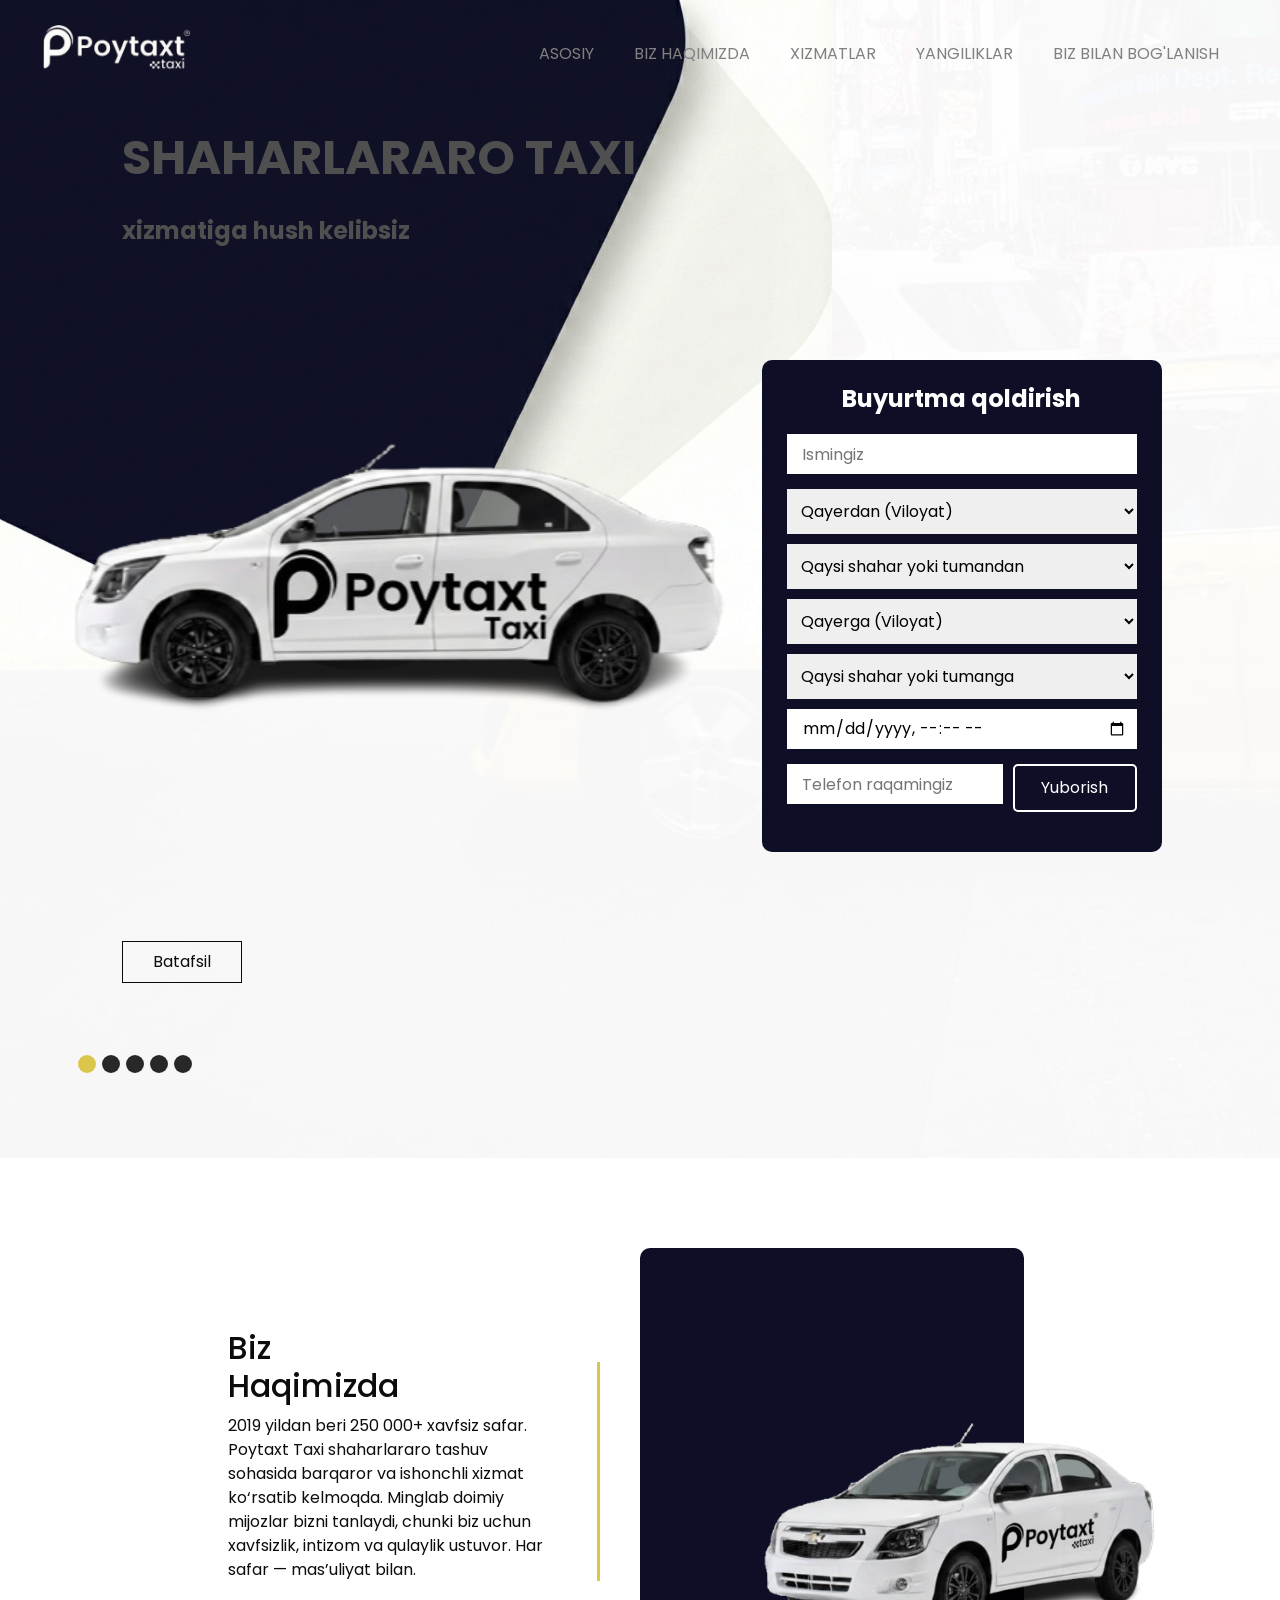
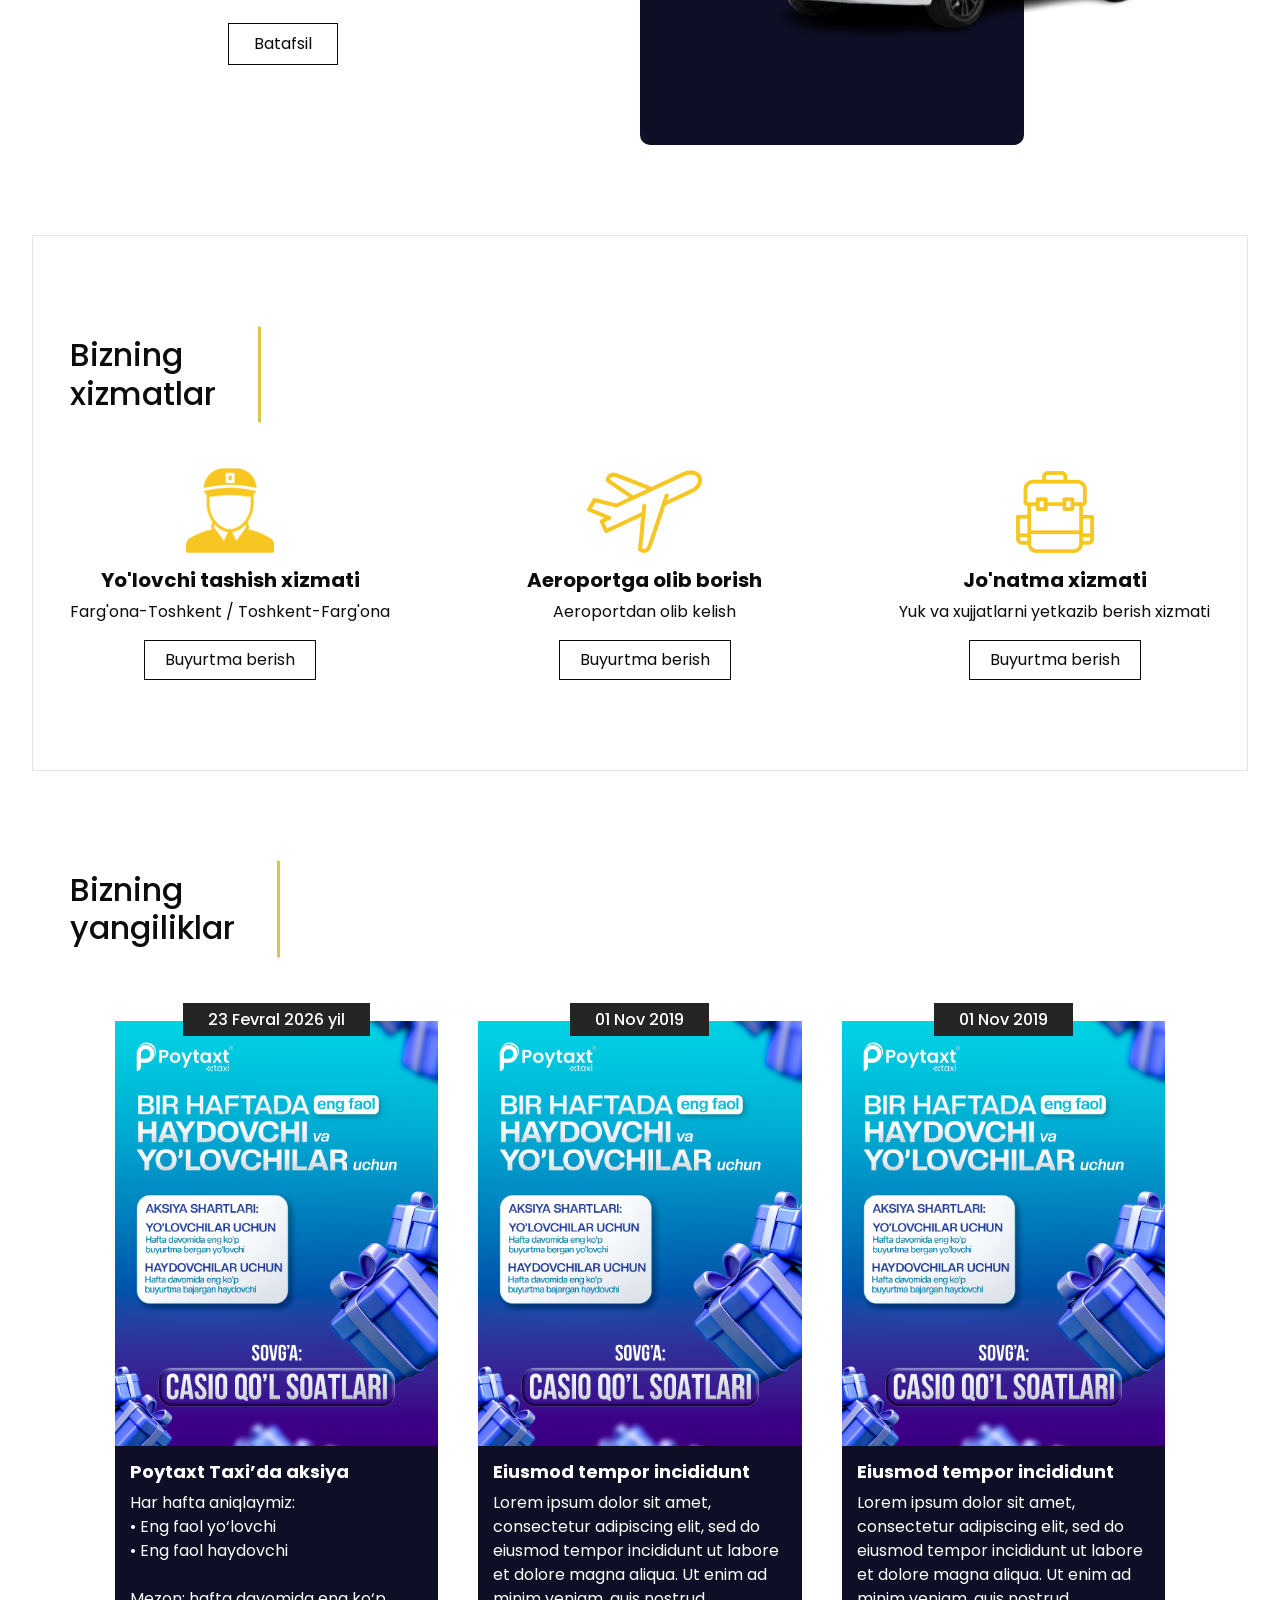
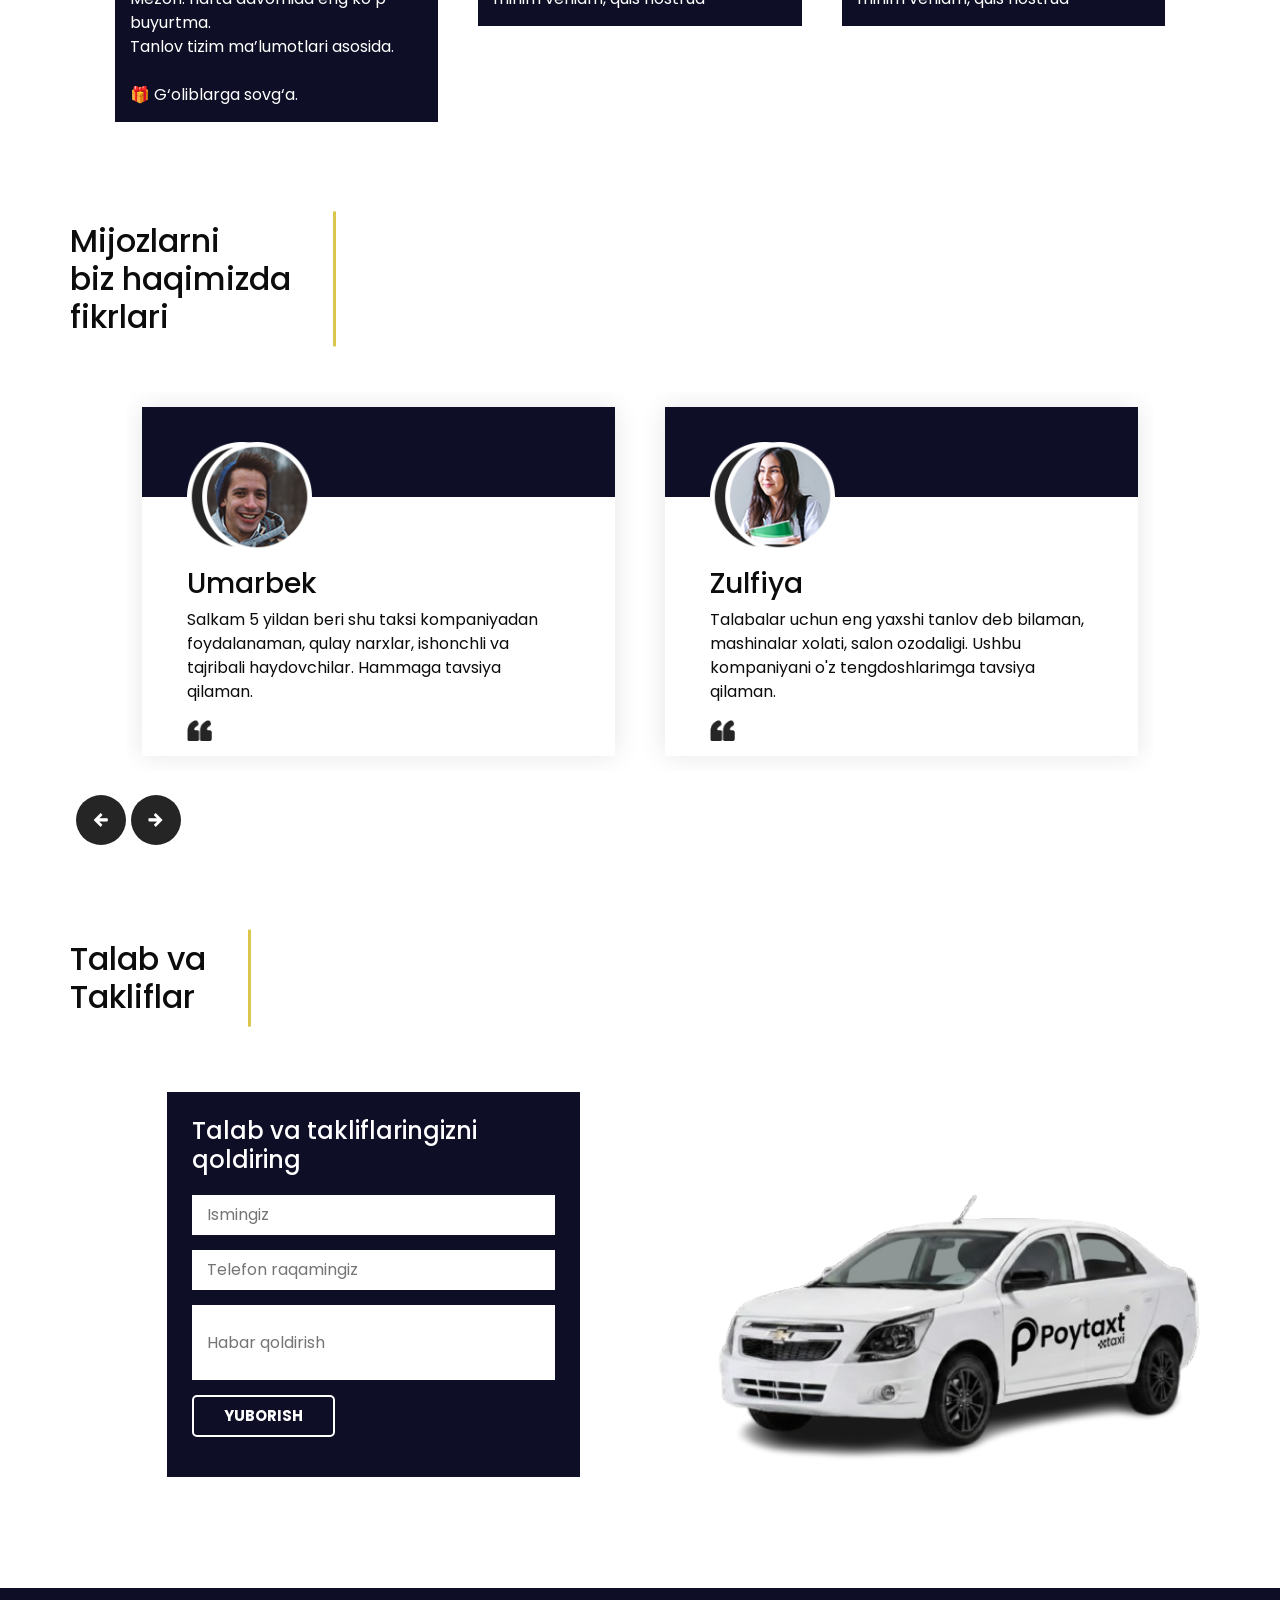
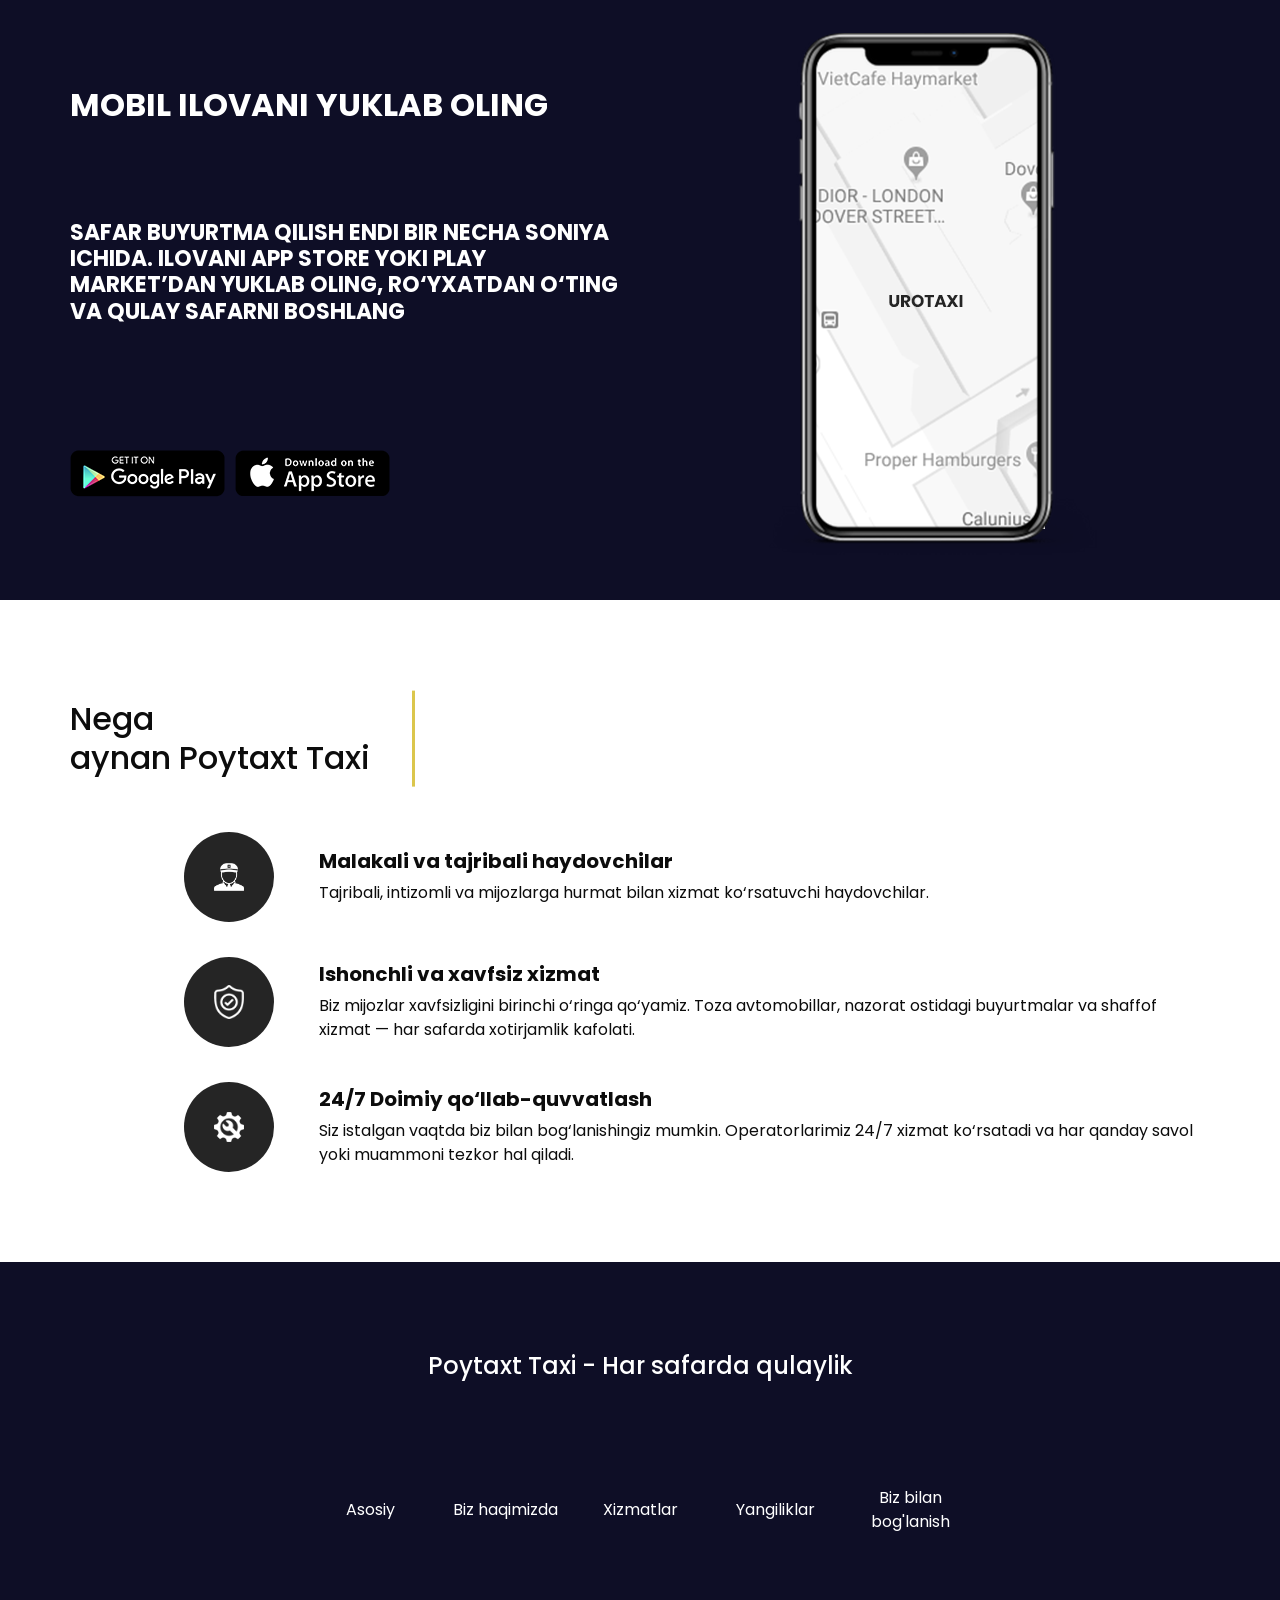
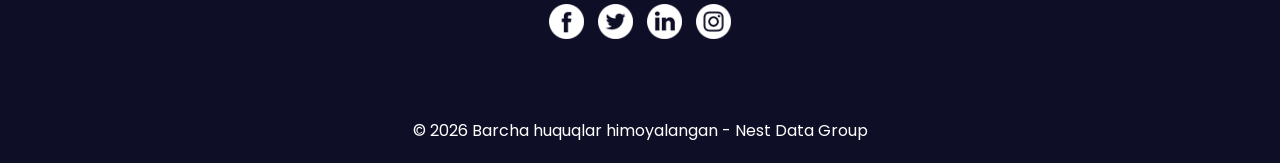
==== index.html @ 439154bb "contact formda ozgarish boldi" ====
<!DOCTYPE html>
<html>

<head>
  <!-- Basic -->
  <meta charset="utf-8" />
  <meta http-equiv="X-UA-Compatible" content="IE=edge" />
  <!-- Mobile Metas -->
  <meta name="viewport" content="width=device-width, initial-scale=1, shrink-to-fit=no" />
  <!-- Site Metas -->
  <meta name="keywords" content="" />
  <meta name="description" content="" />
  <meta name="author" content="" />

  <title>Poytaxt Taxi</title>


  <!-- slider stylesheet -->
  <link rel="stylesheet" type="text/css"
    href="https://cdnjs.cloudflare.com/ajax/libs/OwlCarousel2/2.3.4/assets/owl.carousel.min.css" />

  <!-- bootstrap core css -->
  <link rel="stylesheet" type="text/css" href="css/bootstrap.css" />

  <!-- fonts style -->
  <link href="https://fonts.googleapis.com/css?family=Poppins:400,700&display=swap" rel="stylesheet">

  <!-- Custom styles for this template -->
  <link href="css/style.css" rel="stylesheet" />
  <!-- responsive style -->
  <link href="css/responsive.css" rel="stylesheet" />
</head>

<body>

  <div class="hero_area">
    <!-- header section strats -->
    <header class="header_section">
      <div class="container-fluid">
        <nav class="navbar navbar-expand-lg custom_nav-container ">
          <a class="navbar-brand" href="index.html">
            <img src="images/logo_99.png" alt="Poytaxt Taxi Logo" class="logo">
          </a>
          <button class="navbar-toggler" type="button" data-toggle="collapse" data-target="#navbarSupportedContent"
            aria-controls="navbarSupportedContent" aria-expanded="false" aria-label="Toggle navigation">
            <span class="navbar-toggler-icon"></span>
          </button>

          <div class="collapse navbar-collapse" id="navbarSupportedContent">
            <div class="d-flex ml-auto flex-column flex-lg-row align-items-center">
              <ul class="navbar-nav  ">
                <li class="nav-item active">
                  <a class="nav-link" href="index.html">Asosiy <span class="sr-only">(current)</span></a>
                </li>
                <li class="nav-item">
                  <a class="nav-link" href="about.html"> Biz haqimizda</a>
                </li>
                <li class="nav-item">
                  <a class="nav-link" href="service.html"> Xizmatlar </a>
                </li>
                <li class="nav-item">
                  <a class="nav-link" href="news.html"> Yangiliklar</a>
                </li>
                <li class="nav-item">
                  <a class="nav-link" href="contact.html">Biz bilan bog'lanish</a>
                </li>
              </ul>
            </div>
          </div>
        </nav>
      </div>
    </header>
    <!-- end header section -->
    <!-- slider section -->
    <section class=" slider_section ">
      <div class="container-fluid">
        <div class="row">
          <div class="col-md-7 ">
            <div class="box">
              <div class="detail-box">

                <h1>
                  Shaharlararo taxi
                </h1>
                <h4>
                  xizmatiga hush kelibsiz
                </h4>
              </div>
              <div id="carouselExampleIndicators" class="carousel slide" data-ride="carousel">
                <ol class="carousel-indicators">
                  <li data-target="#carouselExampleIndicators" data-slide-to="0" class="active"></li>
                  <li data-target="#carouselExampleIndicators" data-slide-to="1"></li>
                  <li data-target="#carouselExampleIndicators" data-slide-to="2"></li>
                  <li data-target="#carouselExampleIndicators" data-slide-to="3"></li>
                  <li data-target="#carouselExampleIndicators" data-slide-to="4"></li>
                </ol>
                <div class="carousel-inner">
                  <div class="carousel-item active">

                    <div class="img-box">
                      <img src="images/slider-img.png" alt="">
                    </div>
                  </div>
                  <div class="carousel-item">
                    <div class="img-box">
                      <img src="images/slider-img-2.png" alt="">
                    </div>
                  </div>
                  <div class="carousel-item">
                    <div class="img-box">
                      <img src="images/slider-img.png" alt="">
                    </div>
                  </div>
                  <div class="carousel-item">
                    <div class="img-box">
                      <img src="images/slider-img.png" alt="">
                    </div>
                  </div>
                  <div class="carousel-item">
                    <div class="img-box">
                      <img src="images/slider-img.png" alt="">
                    </div>
                  </div>
                </div>
              </div>

              <div class="btn-box">
                <a href="" class="btn-1">
                  Batafsil
                </a>
              </div>
            </div>
          </div>
          <div class="col-lg-4 col-md-5 ">
            <div class="slider_form">
              <h4>Buyurtma qoldirish</h4>

              <form action="">

                <input type="text" placeholder="Ismingiz">

                <!-- Viloyatlar -->
                <select id="fromRegion">
                  <option value="">Qayerdan (Viloyat)</option>
                  <option value="fargona">Farg'ona</option>
                  <option value="toshkent">Toshkent</option>
                </select>

                <select id="fromDistrict">
                  <option value="">Qaysi shahar yoki tumandan</option>
                </select>


                <select id="toRegion">
                  <option value="">Qayerga (Viloyat)</option>
                  <option value="fargona">Farg'ona</option>
                  <option value="toshkent">Toshkent</option>
                </select>

                <select id="toDistrict">
                  <option value="">Qaysi shahar yoki tumanga</option>
                </select>

                <!-- Safar vaqti -->
                <input type="datetime-local">

                <div class="btm_input">
                  <input type="tel" placeholder="Telefon raqamingiz">
                  <button>Yuborish</button>
                </div>

              </form>
            </div>
          </div>
        </div>
      </div>

    </section>
    <!-- end slider section -->
  </div>

  <!-- about section -->

  <section class="about_section layout_padding">
    <div class="container-fluid">
      <div class="row">
        <div class="col-lg-4 col-md-5 offset-lg-2 offset-md-1">
          <div class="detail-box">
            <h2>
              Biz <br>
              Haqimizda
            </h2>
            <p>
              2019 yildan beri 250 000+ xavfsiz safar.<br>
              Poytaxt Taxi shaharlararo tashuv sohasida barqaror va ishonchli xizmat ko‘rsatib kelmoqda. Minglab doimiy
              mijozlar bizni tanlaydi, chunki biz uchun xavfsizlik, intizom va qulaylik ustuvor.
              Har safar — mas’uliyat bilan.
            </p>
            <a href="">
              Batafsil
            </a>
          </div>
        </div>
        <div class="col-md-6">
          <div class="img-box">
            <img src="images/about-img.png" alt="">
          </div>
        </div>
      </div>
    </div>
  </section>

  <!-- end about section -->

  <!-- service section -->

  <section class="service_section layout_padding">
    <div class="container">
      <div class="heading_container">
        <h2>
          Bizning <br>
          xizmatlar
        </h2>
      </div>
      <div class="service_container">
        <div class="box">
          <div class="img-box">
            <img src="images/delivery-man.png" alt="">
          </div>
          <div class="detail-box">
            <h5>
              Yo'lovchi tashish xizmati
            </h5>
            <p>
              Farg'ona-Toshkent / Toshkent-Farg'ona
            </p>
            <a href="">
              Buyurtma berish
            </a>
          </div>
        </div>
        <div class="box">
          <div class="img-box">
            <img src="images/airplane.png" alt="">
          </div>
          <div class="detail-box">
            <h5>
              Aeroportga olib borish
            </h5>
            <p>
              Aeroportdan olib kelish
            </p>
            <a href="">
              Buyurtma berish
            </a>
          </div>
        </div>
        <div class="box">
          <div class="img-box">
            <img src="images/backpack.png" alt="">
          </div>
          <div class="detail-box">
            <h5>
              Jo'natma xizmati
            </h5>
            <p>
              Yuk va xujjatlarni yetkazib berish xizmati
            </p>
            <a href="">
              Buyurtma berish
            </a>
          </div>
        </div>
      </div>
    </div>
  </section>

  <!-- end service section -->

  <!-- news section -->

  <section class="news_section layout_padding">
    <div class="container">
      <div class="heading_container">
        <h2>
          Bizning <br>
          yangiliklar
        </h2>
      </div>
      <div class="news_container">
        <div class="box">
          <div class="date-box">
            <h6>
              23 Fevral 2026 yil
            </h6>
          </div>
          <div class="img-box">
            <img src="images/news-img2.png" alt="">
          </div>
          <div class="detail-box">
            <h6>
              Poytaxt Taxi’da aksiya
            </h6>
            <p>
              Har hafta aniqlaymiz:<br>
              • Eng faol yo‘lovchi<br>
              • Eng faol haydovchi<br>
              <br>
              Mezon: hafta davomida eng ko‘p buyurtma.<br>
              Tanlov tizim ma’lumotlari asosida.<br>
              <br>
              🎁 G‘oliblarga sovg‘a.
            </p>
          </div>
        </div>
        <div class="box">
          <div class="date-box">
            <h6>
              01 Nov 2019
            </h6>
          </div>
          <div class="img-box">
            <img src="images/news-img.png" alt="">
          </div>
          <div class="detail-box">
            <h6>
              Eiusmod tempor incididunt
            </h6>
            <p>
              Lorem ipsum dolor sit amet, consectetur adipiscing elit, sed do eiusmod tempor incididunt ut labore et
              dolore magna aliqua. Ut enim ad minim veniam, quis nostrud
            </p>
          </div>
        </div>
        <div class="box">
          <div class="date-box">
            <h6>
              01 Nov 2019
            </h6>
          </div>
          <div class="img-box">
            <img src="images/news-img.png" alt="">
          </div>
          <div class="detail-box">
            <h6>
              Eiusmod tempor incididunt
            </h6>
            <p>
              Lorem ipsum dolor sit amet, consectetur adipiscing elit, sed do eiusmod tempor incididunt ut labore et
              dolore magna aliqua. Ut enim ad minim veniam, quis nostrud
            </p>
          </div>
        </div>
      </div>
    </div>
  </section>

  <!-- end news section -->

  <!-- client section -->

  <section class="client_section layout_padding-bottom">
    <div class="container">
      <div class="heading_container">
        <h2>
          Mijozlarni <br>
          biz haqimizda <br>
          fikrlari
        </h2>
      </div>
      <div class="client_container">
        <div class="carousel-wrap ">
          <div class="owl-carousel">
            <div class="item">
              <div class="box">
                <div class="img-box">
                  <img src="images/client-1.png" alt="">
                </div>
                <div class="detail-box">
                  <h3>
                    Umarbek
                  </h3>
                  <p>
                    Salkam 5 yildan beri shu taksi kompaniyadan foydalanaman, qulay narxlar, ishonchli va tajribali
                    haydovchilar. Hammaga tavsiya qilaman.
                  </p>
                  <img src="images/quote.png" alt="">
                </div>
              </div>
            </div>
            <div class="item">
              <div class="box">
                <div class="img-box">
                  <img src="images/client-2.png" alt="">
                </div>
                <div class="detail-box">
                  <h3>
                    Zulfiya
                  </h3>
                  <p>
                    Talabalar uchun eng yaxshi tanlov deb bilaman, mashinalar xolati, salon ozodaligi. Ushbu kompaniyani
                    o'z tengdoshlarimga tavsiya qilaman.
                  </p>
                  <img src="images/quote.png" alt="">
                </div>
              </div>
            </div>
          </div>
        </div>
      </div>
    </div>
  </section>

  <!-- end client section -->

  <!-- contact section -->

  <section class="contact_section layout_padding-bottom">
    <div class="container">
      <div class="heading_container">
        <h2>
          Talab va<br>
          Takliflar
        </h2>
      </div>
    </div>
    <div class="container-fluid">
      <div class="row">
        <div class="col-md-5  offset-md-1">
          <div class="contact_form">
            <h4>
              Talab va takliflaringizni qoldiring
            </h4>
            <form action="">
              <input type="text" placeholder="Ismingiz">
              <input type="text" placeholder="Telefon raqamingiz">
              <input type="text" placeholder="Habar qoldirish" class="message_input">
              <button>Yuborish</button>
            </form>
          </div>
        </div>
        <div class="col-md-6 px-0">
          <div class="img-box">
            <img src="images/contact-img.png" alt="">
          </div>
        </div>
      </div>
    </div>
  </section>
  <!-- end contact section -->

  <!-- app section -->

  <section class="app_section layout_padding2">
    <div class="container">
      <div class="row">
        <div class="col-md-6">
          <div class="detail-box">
            <h2>
              Mobil ilovani yuklab oling
            </h2>
            <div class="text-box">
              <h5>
                Safar buyurtma qilish endi bir necha soniya ichida.
                Ilovani App Store yoki Play Market’dan yuklab oling, ro‘yxatdan o‘ting va qulay safarni boshlang
              </h5>
              <p>

              </p>
            </div>
            <div class="text-box">
              <h5>
                <!--Bu qanday ishlaydi-->
              </h5>
              <p>
                <!-- Mobil ilovani App Store yoki Play Marketdan tortib oling va telefon raqamingiz orqali ro'yxatdan o'ting.  -->
              </p>
            </div>
            <div class="btn-box">
              <a href="">
                <img src="images/playstore.png" alt="">
              </a>
              <a href="">
                <img src="images/appstore.png" alt="">
              </a>
            </div>
          </div>
        </div>
        <div class="col-md-6">
          <div class="img-box">
            <img src="images/mobile.png" alt="">
          </div>
        </div>
      </div>
    </div>
  </section>

  <!-- end app section -->

  <!-- why section -->

  <section class="why_section layout_padding">
    <div class="container">
      <div class="heading_container">
        <h2>
          Nega <br>
          aynan Poytaxt Taxi
        </h2>
      </div>
      <div class="why_container">
        <div class="box">
          <div class="img-box">
            <img src="images/delivery-man-white.png" alt="" class="img-1">
            <img src="images/delivery-man-black.png" alt="" class="img-2">
          </div>
          <div class="detail-box">
            <h5>
              Malakali va tajribali haydovchilar
            </h5>
            <p>
              Tajribali, intizomli va mijozlarga hurmat bilan xizmat ko‘rsatuvchi haydovchilar.
            </p>
          </div>
        </div>
        <div class="box">
          <div class="img-box">
            <img src="images/shield-white.png" alt="" class="img-1">
            <img src="images/shield-black.png" alt="" class="img-2">
          </div>
          <div class="detail-box">
            <h5>
              Ishonchli va xavfsiz xizmat
            </h5>
            <p>
              Biz mijozlar xavfsizligini birinchi o‘ringa qo‘yamiz.
              Toza avtomobillar, nazorat ostidagi buyurtmalar va shaffof xizmat — har safarda xotirjamlik kafolati.
            </p>
          </div>
        </div>
        <div class="box">
          <div class="img-box">
            <img src="images/repairing-service-white.png" alt="" class="img-1">
            <img src="images/repairing-service-black.png" alt="" class="img-2">
          </div>
          <div class="detail-box">
            <h5>
              24/7 Doimiy qo‘llab-quvvatlash
            </h5>
            <p>
              Siz istalgan vaqtda biz bilan bog‘lanishingiz mumkin.
              Operatorlarimiz 24/7 xizmat ko‘rsatadi va har qanday savol yoki muammoni tezkor hal qiladi.
            </p>
          </div>
        </div>
      </div>
    </div>
  </section>

  <!-- end why section -->

  <!-- info section -->

  <section class="info_section layout_padding-top layout_padding2-bottom">
    <div class="container">
      <div class="box">
        <div class="info_form">
          <h4>
            Poytaxt Taxi - Har safarda qulaylik
          </h4>
          <form action="">

            <div class="d-flex justify-content-end">
            </div>
          </form>
        </div>
        <div class="info_links">
          <ul>
            <li class=" ">
              <a class="" href="index.html">Asosiy <span class="sr-only">(current)</span></a>
            </li>
            <li class="">
              <a class="" href="about.html"> Biz haqimizda</a>
            </li>
            <li class="">
              <a class="" href="service.html"> Xizmatlar </a>
            </li>
            <li class="">
              <a class="" href="news.html"> Yangiliklar</a>
            </li>
            <li class="">
              <a class="" href="contact.html">Biz bilan bog'lanish</a>
            </li>

          </ul>
        </div>
        <div class="info_social">
          <div>
            <a href="">
              <img src="images/fb.png" alt="">
            </a>
          </div>
          <div>
            <a href="">
              <img src="images/twitter.png" alt="">
            </a>
          </div>
          <div>
            <a href="">
              <img src="images/linkedin.png" alt="">
            </a>
          </div>
          <div>
            <a href="">
              <img src="images/instagram.png" alt="">
            </a>
          </div>
        </div>
      </div>
    </div>

  </section>

  <!-- end info section -->

  <!-- footer section -->
  <section class="container-fluid footer_section">
    <div class="container">
      <p>
        &copy; 2026 Barcha huquqlar himoyalangan -
        <a href="https://html.design/">Nest Data Group</a>
      </p>
    </div>
  </section>
  <!-- footer section -->

  <script type="text/javascript" src="js/jquery-3.4.1.min.js"></script>
  <script type="text/javascript" src="js/bootstrap.js"></script>
  <script type="text/javascript" src="https://cdnjs.cloudflare.com/ajax/libs/OwlCarousel2/2.3.4/owl.carousel.min.js">
  </script>


  <!-- owl carousel script -->
  <script type="text/javascript">
    $(".owl-carousel").owlCarousel({
      loop: true,
      margin: 20,
      navText: [],
      autoplay: true,
      autoplayHoverPause: true,
      responsive: {
        0: {
          items: 1
        },
        768: {
          items: 2
        },
        1000: {
          items: 2
        }
      }
    });
  </script>
  <!-- end owl carousel script -->
  <script>

    const districts = {
      fargona: [
        "Farg'ona shahri",
        "Qo'qon",
        "Marg'ilon",
        "Quva",
        "Rishton",
        "Oltiariq",
        "Beshariq"
      ],

      toshkent: [
        "Yunusobod",
        "Chilonzor",
        "Yakkasaroy",
        "Mirzo Ulug'bek",
        "Sergeli",
        "Bektemir"
      ]
    }


    function updateDistricts(regionSelectId, districtSelectId) {

      const region = document.getElementById(regionSelectId).value
      const districtSelect = document.getElementById(districtSelectId)

      districtSelect.innerHTML = '<option value="">Tuman / Shahar tanlang</option>'

      if (districts[region]) {

        districts[region].forEach(function (d) {

          const option = document.createElement("option")
          option.value = d
          option.textContent = d

          districtSelect.appendChild(option)

        })

      }

    }


    document.getElementById("fromRegion").addEventListener("change", function () {
      updateDistricts("fromRegion", "fromDistrict")
    })


    document.getElementById("toRegion").addEventListener("change", function () {
      updateDistricts("toRegion", "toDistrict")
    });

  </script>
</body>

</html>
---- css/style.css ----
html {
	overflow-x: hidden;
}

body {
	font-family: 'Poppins', sans-serif;
	color: #0c0c0c;
	background-color: #ffffff;
}

.layout_padding {
	padding: 90px 0;
}

.layout_padding2 {
	padding: 45px 0;
}

.layout_padding2-top {
	padding-top: 45px;
}

.layout_padding2-bottom {
	padding-bottom: 45px;
}

.layout_padding-top {
	padding-top: 90px;
}

.layout_padding-bottom {
	padding-bottom: 90px;
}

.heading_container {
	display: -webkit-box;
	display: -ms-flexbox;
	display: flex;
	margin-bottom: 45px;
}

.heading_container h2 {
	position: relative;
	margin: 0;
	padding: 10px 0;
}

.heading_container h2::before {
	content: '';
	position: absolute;
	width: 3px;
	height: 100%;
	top: 50%;
	right: -45px;
	-webkit-transform: translateY(-50%);
	transform: translateY(-50%);
	z-index: 1;
	background-color: #dbc64c;
	background-repeat: no-repeat;
}

/*header section*/
.hero_area {
	min-height: 100vh;
	position: relative;
	background-image: url(../images/hero-bg.jpg);
	background-size: cover;
}

.hero_area::before {
	content: '';
	position: absolute;
	top: 0;
	left: 0;
	height: 100%;
	width: 65%;
	background-image: url(../images/hero-bg2.png);
	background-size: 100%;
	background-repeat: no-repeat;
}

.sub_page .hero_area {
	min-height: auto;
	background-image: none;
	background-color: #e1f3fd;
}

.sub_page .service_section {
	margin: 45px auto;
}

.header_section .container-fluid {
	padding-right: 25px;
	padding-left: 25px;
}

.header_section .nav_container {
	margin: 0 auto;
}

.custom_nav-container .navbar-nav .nav-item .nav-link {
	margin: 10px 20px;
	padding: 0;
	color: grey;
	text-align: center;
	position: relative;
	text-transform: uppercase;
}

a,
a:hover,
a:focus {
	text-decoration: none;
}

a:hover,
a:focus {
	color: initial;
}

.btn,
.btn:focus {
	outline: none !important;
	-webkit-box-shadow: none;
	box-shadow: none;
}

.custom_nav-container .nav_search-btn {
	background-image: url(../images/search-icon.png);
	background-size: 20px;
	background-repeat: no-repeat;
	background-position: center 5px;
	width: 35px;
	height: 35px;
	padding: 0;
	border: none;
}

.navbar-brand {
	display: -webkit-box;
	display: -ms-flexbox;
	display: flex;
}

.navbar-brand span {
	font-size: 24px;
	font-weight: 700;
	color: white;
	text-transform: uppercase;
}

.custom_nav-container {
	z-index: 99999;
	padding-top: 20px;
	-webkit-box-align: end;
	-ms-flex-align: end;
	align-items: flex-end;
}

.navbar-expand-lg .navbar-collapse {
	-webkit-box-align: end;
	-ms-flex-align: end;
	align-items: flex-end;
}

.custom_nav-container .navbar-toggler {
	outline: none;
}

.custom_nav-container .navbar-toggler .navbar-toggler-icon {
	background-image: url(../images/menu.png);
	background-size: 45px;
}

/*end header section*/
/* slider section */
.slider_section {
	height: calc(100% - 80px);
	display: -webkit-box;
	display: -ms-flexbox;
	display: flex;
	-webkit-box-align: center;
	-ms-flex-align: center;
	align-items: center;
	z-index: 2;
	color: #3b3a3a;
	padding: 45px 0 75px 0;
}

.slider_section .row {
	-webkit-box-align: center;
	-ms-flex-align: center;
	align-items: center;
}

.slider_section div#carouselExampleIndicators {
	width: 130%;
	margin-left: -20%;
	position: unset;
}

.slider_section .box {
	padding-left: 15%;
	margin-bottom: 100px;
}

.slider_section .box .detail-box {
	padding-right: 10%;
}

.slider_section .box .detail-box h4 {
	font-weight: bold;
	margin-bottom: 0;
	color: #4f4f4f;
}

.slider_section .box .detail-box h1 {
	font-weight: bold;
	margin-bottom: 30px;
	text-transform: uppercase;
	font-size: 3rem;
	color: #4f4f4f;
}

/* Mobile uchun */
@media (max-width: 768px) {
	.slider_section .box .detail-box h1 {
		font-size: 1.8rem;
	}
}

.slider_section .box .img-box {
	margin: 0 7%;
}

.slider_section .box .img-box img {
	width: 100%;
}

.slider_section .box .btn-box {
	margin-top: 15px;
}

.slider_section .box .btn-box a {
	text-align: center;
	display: inline-block;
	padding: 8px 30px;
	border: 1px solid #0b0b0a;
	background-color: transparent;
	color: #0b0b0a;
}

.slider_section .box .btn-box a:hover {
	background-color: #0b0b0a;
	color: #ffffff;
}

.slider_section .slider_form {
	width: 400px;
	padding: 25px;
	background-color: #0e0e26;
	border-radius: 10px;
	margin: auto;
}

.slider_section .slider_form h4 {
	font-weight: bold;
	text-align: center;
	color: #ffffff;
	margin-bottom: 20px;
}

.slider_section .slider_form form {
	margin: 15px 0;
}

.slider_section .slider_form form input {
	width: 100%;
	height: 40px;
	border: none;
	outline: none;
	margin-bottom: 15px;
	padding-left: 15px;
}

.slider_section .slider_form form .btm_input {
	display: -webkit-box;
	display: -ms-flexbox;
	display: flex;
}

.slider_section .slider_form form .btm_input input {
	width: calc(95% - 116px);
	margin: 0;
	margin-right: 10px;
}
.slider_form form input,
.slider_form form select {
  width: 100%;
  padding: 10px;
  margin-bottom: 10px;
  border: none;
  outline: none;
}

.slider_section .slider_form form .btm_input button {
	-webkit-box-flex: 1;
	-ms-flex: 1;
	flex: 1;
	min-width: 116px;
	border: 2px solid #ffffff; /* oq ramka qo‘shildi */
	border-radius: 5px; /* ixtiyoriy: biroz yumaloq burchaklar */
	outline: none;
	background-color: #0e0e26;
	color: #ffffff;
	padding: 10px 20px; /* ixtiyoriy: kattaroq click zone uchun */
	cursor: pointer; /* sichqoncha ustida ko‘rinadigan qo‘shimcha */
	transition: 0.3s ease; /* hoverda yumshoq effekt uchun */
}

/* hover effekti (ixtiyoriy) */
.slider_section .slider_form form .btm_input button:hover {
	background-color: #ffffff;
	color: #0e0e26;
}

.slider_section .carousel-indicators {
	margin: 0;
	-webkit-box-pack: start;
	-ms-flex-pack: start;
	justify-content: flex-start;
	left: 10%;
}

.slider_section .carousel-indicators li {
	width: 18px;
	height: 18px;
	border-radius: 100%;
	background-color: #282828;
	opacity: 1;
}

.slider_section .carousel-indicators li.active {
	background-color: #dbc64c;
}

.about_section .row {
	-webkit-box-align: center;
	-ms-flex-align: center;
	align-items: center;
}

.about_section .detail-box {
	position: relative;
	padding-right: 75px;
}

.about_section .detail-box a {
	display: inline-block;
	padding: 8px 25px;
	border: 1px solid #0b0b0a;
	background-color: transparent;
	color: #0b0b0a;
	margin-top: 25px;
}

.about_section .detail-box a:hover {
	background-color: #0b0b0a;
	color: #ffffff;
}

.about_section .detail-box::before {
	content: '';
	position: absolute;
	width: 3px;
	height: 65%;
	top: 10%;
	right: 25px;
	z-index: 1;
	background-color: #dbc64c;
	background-repeat: no-repeat;
}

.about_section .img-box {
	padding: 75px 45px;
}

.about_section .img-box img {
	width: 100%;
	position: relative;
	z-index: 2;
}

.about_section .img-box::before {
	content: '';
	position: absolute;
	top: 0;
	left: 0;
	width: 60%;
	height: 100%;
	background-color: #0e0e26;
	z-index: 1;
	border-radius: 10px;
}

.service_section {
	width: 95%;
	margin: auto;
	border: 1px solid #e5e5e5;
}

.service_section .service_container {
	display: -webkit-box;
	display: -ms-flexbox;
	display: flex;
	text-align: center;
	-webkit-box-pack: justify;
	-ms-flex-pack: justify;
	justify-content: space-between;
}

.service_section .service_container .box .img-box {
	height: 85px;
	display: -webkit-box;
	display: -ms-flexbox;
	display: flex;
	-webkit-box-pack: center;
	-ms-flex-pack: center;
	justify-content: center;
	-webkit-box-align: end;
	-ms-flex-align: end;
	align-items: flex-end;
}

.service_section .service_container .box .img-box img {
	max-width: 100%;
	max-height: 100%;
}

.service_section .service_container .box .detail-box {
	margin-top: 15px;
}

.service_section .service_container .box .detail-box h5 {
	font-weight: bold;
}

.service_section .service_container .box .detail-box a {
	display: inline-block;
	padding: 7px 20px;
	border: 1px solid #0b0b0a;
	background-color: transparent;
	color: #0b0b0a;
}

.service_section .service_container .box .detail-box a:hover {
	background-color: #0b0b0a;
	color: #ffffff;
}

.news_section .news_container {
	display: -webkit-box;
	display: -ms-flexbox;
	display: flex;
	-webkit-box-pack: center;
	-ms-flex-pack: center;
	justify-content: center;
	padding: 0 25px;
}

.news_section .news_container .date-box {
	background-color: #252525;
	padding: 7px 25px;
	color: #ffffff;
	margin-bottom: -15px;
	position: relative;
	z-index: 2;
}

.news_section .news_container .date-box h6 {
	margin: 0;
}

.news_section .news_container .box {
	margin: 0 20px;
	display: -webkit-box;
	display: -ms-flexbox;
	display: flex;
	-webkit-box-orient: vertical;
	-webkit-box-direction: normal;
	-ms-flex-direction: column;
	flex-direction: column;
	-webkit-box-align: center;
	-ms-flex-align: center;
	align-items: center;
}

.news_section .news_container .box .img-box {
	width: 100%;
}

.news_section .news_container .box .img-box img {
	width: 100%;
}

.news_section .news_container .box .detail-box {
	background-color: #0e0e26;
	color: white;
	padding: 15px;
}

.news_section .news_container .box .detail-box h6 {
	font-weight: bold;
	font-size: 18px;
}

.news_section .news_container .box .detail-box p {
	margin: 0;
}

.client_section .carousel-wrap {
	margin: 0 auto;
	padding: 0 5%;
	position: relative;
}

.client_section .owl-nav > div {
	margin-top: -26px;
	position: absolute;
	top: 50%;
	color: #cdcbcd;
}

.client_section .owl-carousel .owl-nav .owl-prev,
.client_section .owl-carousel .owl-nav .owl-next {
	width: 50px;
	height: 50px;
	background-color: #000000;
	background-size: 9px;
	background-position: center;
	border-radius: 100%;
	background-repeat: no-repeat;
	position: absolute;
	top: 50%;
	-webkit-transform: translateY(-50%);
	transform: translateY(-50%);
	outline: none;
}

.client_section .owl-carousel .owl-nav .owl-prev:hover,
.client_section .owl-carousel .owl-nav .owl-next:hover {
	background-color: #0e0e26;
}

.client_section .owl-carousel .owl-nav .owl-prev {
	background-image: url(../images/prev.png);
	left: -10%;
}

.client_section .owl-carousel .owl-nav .owl-prev:hover {
	background-image: url(../images/prev-white.png);
}

.client_section .owl-carousel .owl-nav .owl-next {
	right: -10%;
	background-image: url(../images/next.png);
}

.client_section .owl-carousel .owl-nav .owl-next:hover {
	background-image: url(../images/next-white.png);
}

.client_section .box {
	padding: 35px 45px 15px 45px;
	margin: 15px;
	-webkit-box-shadow: 0 0 25px 0 rgba(0, 0, 0, 0.1);
	box-shadow: 0 0 25px 0 rgba(0, 0, 0, 0.1);
	position: relative;
}

.client_section .box .img-box {
	max-width: 125px;
	min-width: 125px;
}

.client_section .box .img-box img {
	width: 100%;
}

.client_section .box .detail-box {
	margin-top: 15px;
}

.client_section .box .detail-box img {
	width: 25px;
}

.client_section .box > div {
	position: relative;
	z-index: 2;
}

.client_section .box::after {
	content: '';
	position: absolute;
	top: 0;
	left: 0;
	width: 100%;
	height: 90px;
	background-color: #0e0e26;
	z-index: 1;
}

.client_section .carousel-wrap {
	margin: 0 auto;
	padding: 0 5%;
	position: relative;
	margin-bottom: 45px;
}

.client_section .owl-carousel .owl-nav .owl-prev,
.client_section .owl-carousel .owl-nav .owl-next {
	width: 50px;
	height: 50px;
	background-color: #252525;
	background-size: 15px;
	background-position: center;
	border-radius: 100%;
	background-repeat: no-repeat;
	position: absolute;
	top: initial;
	bottom: -75px;
	outline: none;
}

.client_section .owl-carousel .owl-nav .owl-prev:hover,
.client_section .owl-carousel .owl-nav .owl-next:hover {
	background-color: #0e0e26;
}

.client_section .owl-carousel .owl-nav .owl-prev {
	background-image: url(../images/prev.png);
	left: -5%;
}

.client_section .owl-carousel .owl-nav .owl-next {
	left: calc(-5% + 55px);
	background-image: url(../images/next.png);
}

.client_section .owl-carousel .owl-dots.disabled,
.client_section .owl-carousel .owl-nav.disabled {
	display: block;
}

.contact_section .row {
	-webkit-box-align: center;
	-ms-flex-align: center;
	align-items: center;
}

.contact_section .contact_form {
	padding: 25px;
	background-color: #0e0e26;
	margin: 0 45px;
}

.contact_section .contact_form h4 {
	color: #ffffff;
	margin-bottom: 20px;
}

.contact_section .contact_form form {
	margin: 15px 0;
}

.contact_section .contact_form form input {
	width: 100%;
	height: 40px;
	border: none;
	outline: none;
	margin-bottom: 15px;
	padding-left: 15px;
}

.contact_section .contact_form form input.message_input {
	height: 75px;
}

.contact_section .contact_form form button {
	padding: 8px 30px;
	border: 2px solid #ffffff; /* oq ramka */
	border-radius: 5px; /* yumaloq burchaklar */
	outline: none;
	background-color: #0e0e26;
	color: #ffffff;
	font-size: 15px;
	text-transform: uppercase;
	font-weight: bold;
	cursor: pointer; /* sichqoncha ko‘rsatgichi */
	transition: 0.3s ease; /* hoverda yumshoq o‘tish */
}

/* Hover effekti */
.contact_section .contact_form form button:hover {
	background-color: #ffffff; /* fon oqga o‘zgaradi */
	color: #0e0e26; /* text qora bo‘ladi */
	border-color: #0e0e26; /* hoverda ramkani fon bilan moslash */
}

.contact_section .img-box img {
	width: 100%;
}

.app_section {
	background-color: #0e0e26;
	color: #ffffff;
}

.app_section .row {
	-webkit-box-align: center;
	-ms-flex-align: center;
	align-items: center;
}

.app_section .detail-box h2 {
	color: white;
	text-transform: uppercase;
	font-weight: bold;
}

.app_section .detail-box .text-box {
	margin-top: 25px;
}

.app_section .detail-box .text-box h5 {
	text-transform: uppercase;
	font-size: 22px;
	font-weight: bold;
	padding-top: 70px;
}

.app_section .detail-box .btn-box {
	margin: 25px -5px 0 -5px;
	display: -webkit-box;
	display: -ms-flexbox;
	display: flex;
}

.app_section .detail-box .btn-box a {
	margin: 5px;
}

.app_section .img-box {
	display: -webkit-box;
	display: -ms-flexbox;
	display: flex;
	-webkit-box-pack: center;
	-ms-flex-pack: center;
	justify-content: center;
	-webkit-box-align: center;
	-ms-flex-align: center;
	align-items: center;
}

.app_section .img-box img {
	max-width: 100%;
}

.why_section .why_container {
	padding-left: 10%;
}

.why_section .box {
	display: -webkit-box;
	display: -ms-flexbox;
	display: flex;
	-webkit-box-align: center;
	-ms-flex-align: center;
	align-items: center;
}

.why_section .box .img-box {
	min-width: 90px;
	min-height: 90px;
	background-color: #252525;
	border-radius: 100%;
	display: -webkit-box;
	display: -ms-flexbox;
	display: flex;
	-webkit-box-pack: center;
	-ms-flex-pack: center;
	justify-content: center;
	-webkit-box-align: center;
	-ms-flex-align: center;
	align-items: center;
	margin-right: 45px;
}

.why_section .box .img-box img {
	max-width: 30px;
	-webkit-transition: all 1s;
	transition: all 1s;
}

.why_section .box .img-box .img-2 {
	display: none;
	opacity: 0;
}

.why_section .box .detail-box h5 {
	font-weight: bold;
}

.why_section .box .detail-box p {
	margin: 0;
}

.why_section .box:nth-child(2) {
	margin: 35px 0;
}

.why_section .box:hover .img-box {
	background-color: #0e0e26;
}

.why_section .box:hover .img-box .img-1 {
	display: none;
	opacity: 0;
}

.why_section .box:hover .img-box .img-2 {
	display: -webkit-inline-box;
	display: -ms-inline-flexbox;
	display: inline-flex;
	opacity: 1;
}

/* info section */
.info_section {
	background-color: #0e0e26;
	color: #ffffff;
}

.info_section .box {
	width: 100%;
	max-width: 675px;
	margin: 0 auto;
}

.info_section .info_form {
	margin: 0 auto;
	margin-bottom: 45px;
}

.info_section .info_form h4 {
	text-align: center;
	margin-bottom: 35px;
}

.info_section .info_form form {
	display: -webkit-box;
	display: -ms-flexbox;
	display: flex;
	-webkit-box-align: stretch;
	-ms-flex-align: stretch;
	align-items: stretch;
}

.info_section .info_form form input {
	background-color: #ffffff;
	border: none;
	width: calc(100% - 55px);
	outline: none;
	color: #000000;
	height: 42.4px;
	padding-left: 15px;
}

.info_section .info_form form input ::-webkit-input-placeholder {
	color: #9a9999;
}

.info_section .info_form form input :-ms-input-placeholder {
	color: #9a9999;
}

.info_section .info_form form input ::-ms-input-placeholder {
	color: #9a9999;
}

.info_section .info_form form input ::placeholder {
	color: #9a9999;
}

.info_section .info_form form button {
	border: none;
	outline: none;
	background-color: #0e0e26;
	width: 55px;
	font-size: 15px;
	text-transform: uppercase;
	background-image: url(../images/right-arrow.png);
	background-size: 24px;
	background-position: center;
	background-repeat: no-repeat;
}

.info_section .info_links ul {
	padding: 0;
	display: -webkit-box;
	display: -ms-flexbox;
	display: flex;
	-ms-flex-wrap: wrap;
	flex-wrap: wrap;
}

.info_section .info_links ul li {
	list-style-type: none;
	-webkit-box-flex: 1;
	-ms-flex: 1;
	flex: 1;
	text-align: center;
	display: -webkit-box;
	display: -ms-flexbox;
	display: flex;
	-webkit-box-pack: center;
	-ms-flex-pack: center;
	justify-content: center;
}

.info_section .info_links ul li a {
	color: #ffffff;
	padding: 10px;
}

.info_section .info_links a {
	display: -webkit-box;
	display: -ms-flexbox;
	display: flex;
	-webkit-box-align: center;
	-ms-flex-align: center;
	align-items: center;
	margin: 15px 0;
}

.info_section .info_social {
	display: -webkit-box;
	display: -ms-flexbox;
	display: flex;
	-webkit-box-pack: center;
	-ms-flex-pack: center;
	justify-content: center;
	margin: 45px auto 15px auto;
}

.info_section .info_social img {
	width: 35px;
	margin: 0 7px;
}

/* end info section */
/* footer section*/
.footer_section {
	background-color: #0e0e26;
	display: -webkit-box;
	display: -ms-flexbox;
	display: flex;
	-webkit-box-pack: center;
	-ms-flex-pack: center;
	justify-content: center;
	position: relative;
}

.footer_section p {
	color: white;
	margin: 0 auto;
	text-align: center;
	padding: 20px 0;
	width: 55%;
}

.footer_section a {
	color: white;
}
/*# sourceMappingURL=style.css.map */

.logo {
	height: 46px; /* match navbar height */
	width: auto; /* keeps proportions */
}
---- css/responsive.css ----
@media (max-width: 1120px) {}

@media (max-width: 992px) {
  .hero_area {
    min-height: auto;
  }

  .hero_area::before {
    width: 100%;
  }

  .slider_section .slider_form {
    width: 100%;
    max-width: 550px;
    margin-top: 45px;
    margin-bottom: 75px;
  }

  .slider_section .carousel-indicators {
    left: 0;
    justify-content: center;
  }

  .news_section .news_container {
    flex-direction: column;
  }

  .news_section .news_container .box:nth-child(2) {
    margin-top: 75px;
    margin-bottom: 75px;
  }

  .contact_section .contact_form {
    padding: 25px 15px;
    margin: 0 auto;
    max-width: 475px;
  }

  .why_section .why_container {
    padding: 0;
  }

  .info_section .box {
    width: 100%;
  }

  .footer_section p {
    width: 100%;
  }
}

@media (max-width: 768px) {

  .about_section .detail-box {
    padding: 0;
    margin-bottom: 45px;
  }

  .about_section .detail-box::before {
    right: -5px;
  }

  .about_section .img-box {
    padding: 45px 0;
  }

  .service_section .service_container .box:nth-child(2) {
    margin: 45px 0;
  }

  .service_section .service_container {
    flex-direction: column;
  }

  .contact_section .img-box {
    padding-left: 25px;
    margin-top: 35px;
  }

  .app_section .detail-box {
    margin-bottom: 35px;
  }

  .info_section .info_links ul {
    flex-direction: column;
    align-items: center;
  }


}

@media (max-width: 576px) {
  .news_section .news_container {
    padding: 0;
  }
}

@media (max-width: 480px) {}

@media (max-width: 420px) {
  .why_section .box {
    flex-direction: column;
    align-items: center;
    text-align: center;
  }

  .why_section .box .img-box {
    margin: 0;
    margin-bottom: 25px;
  }
}

@media (max-width: 360px) {
  .app_section .detail-box .btn-box {
    flex-direction: column;
    align-items: center;
  }
}

@media (min-width: 1200px) {
  .container {
    max-width: 1170px;
  }
}
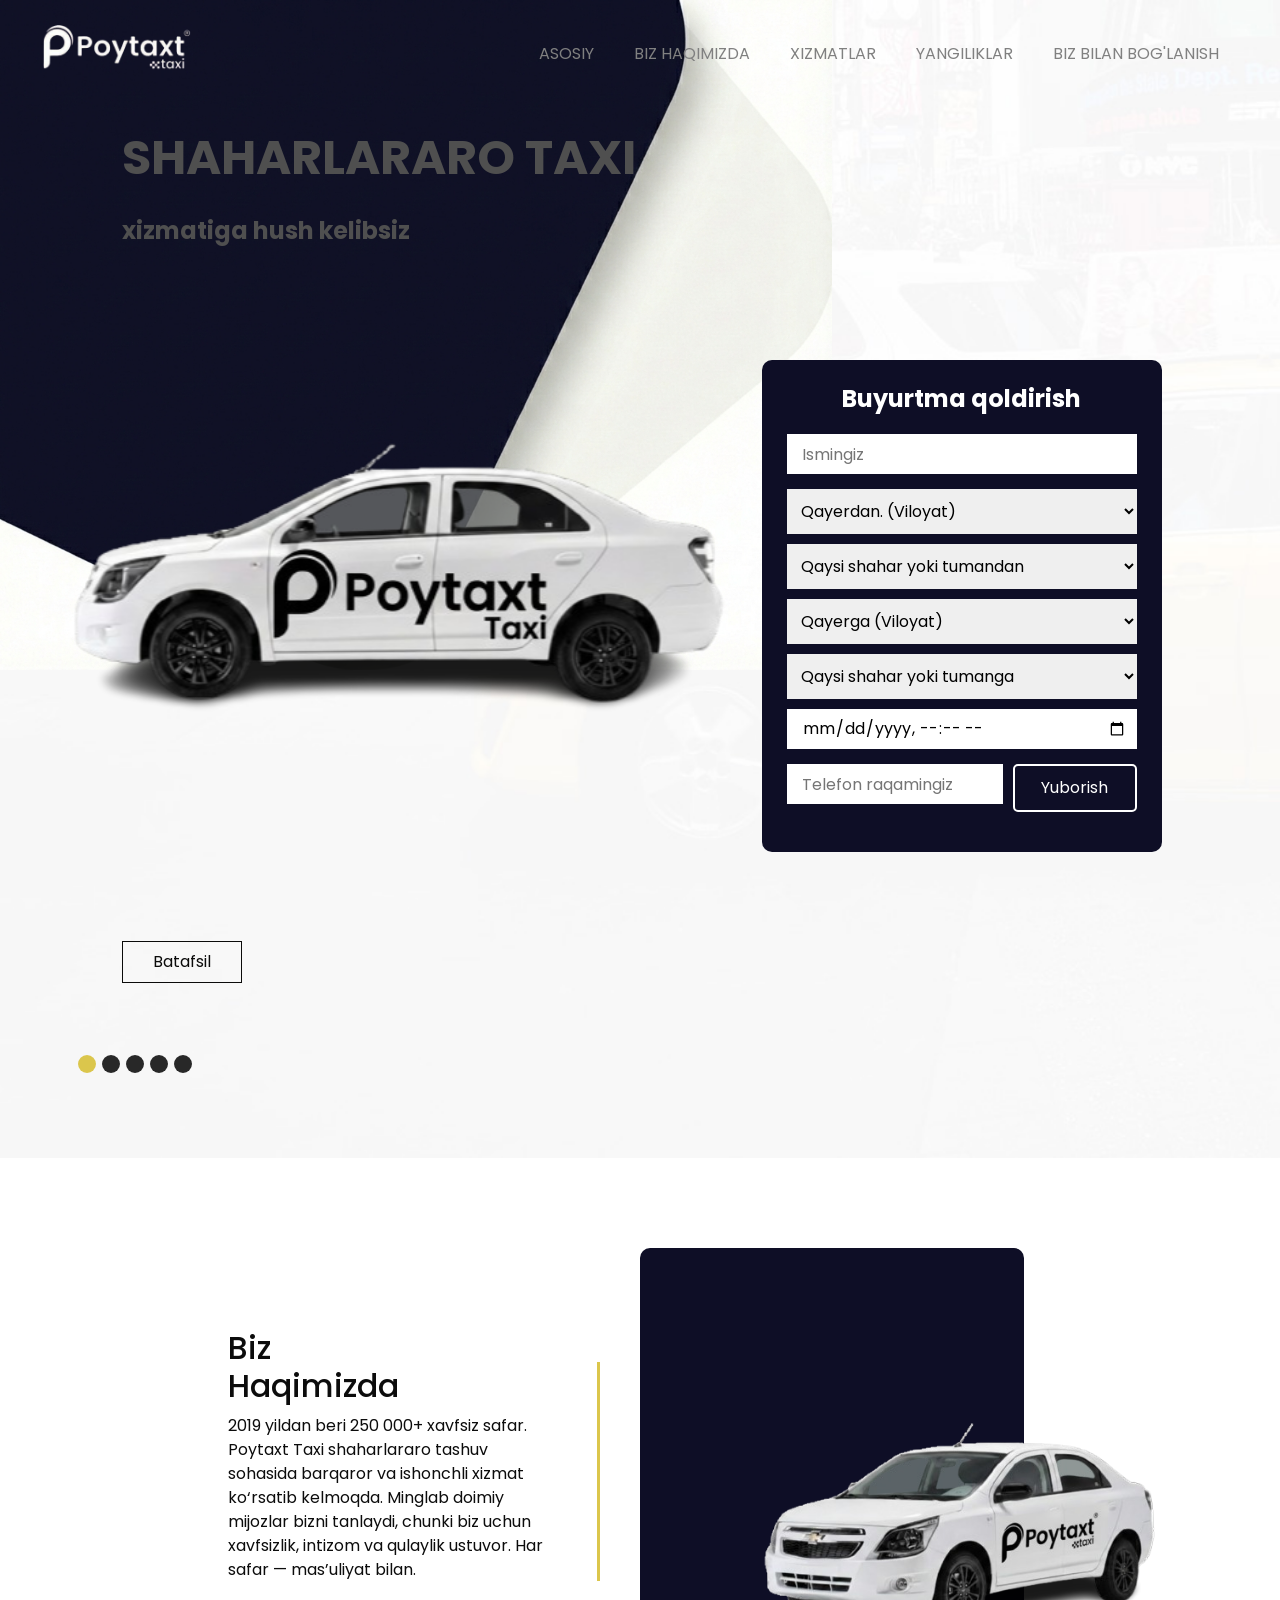
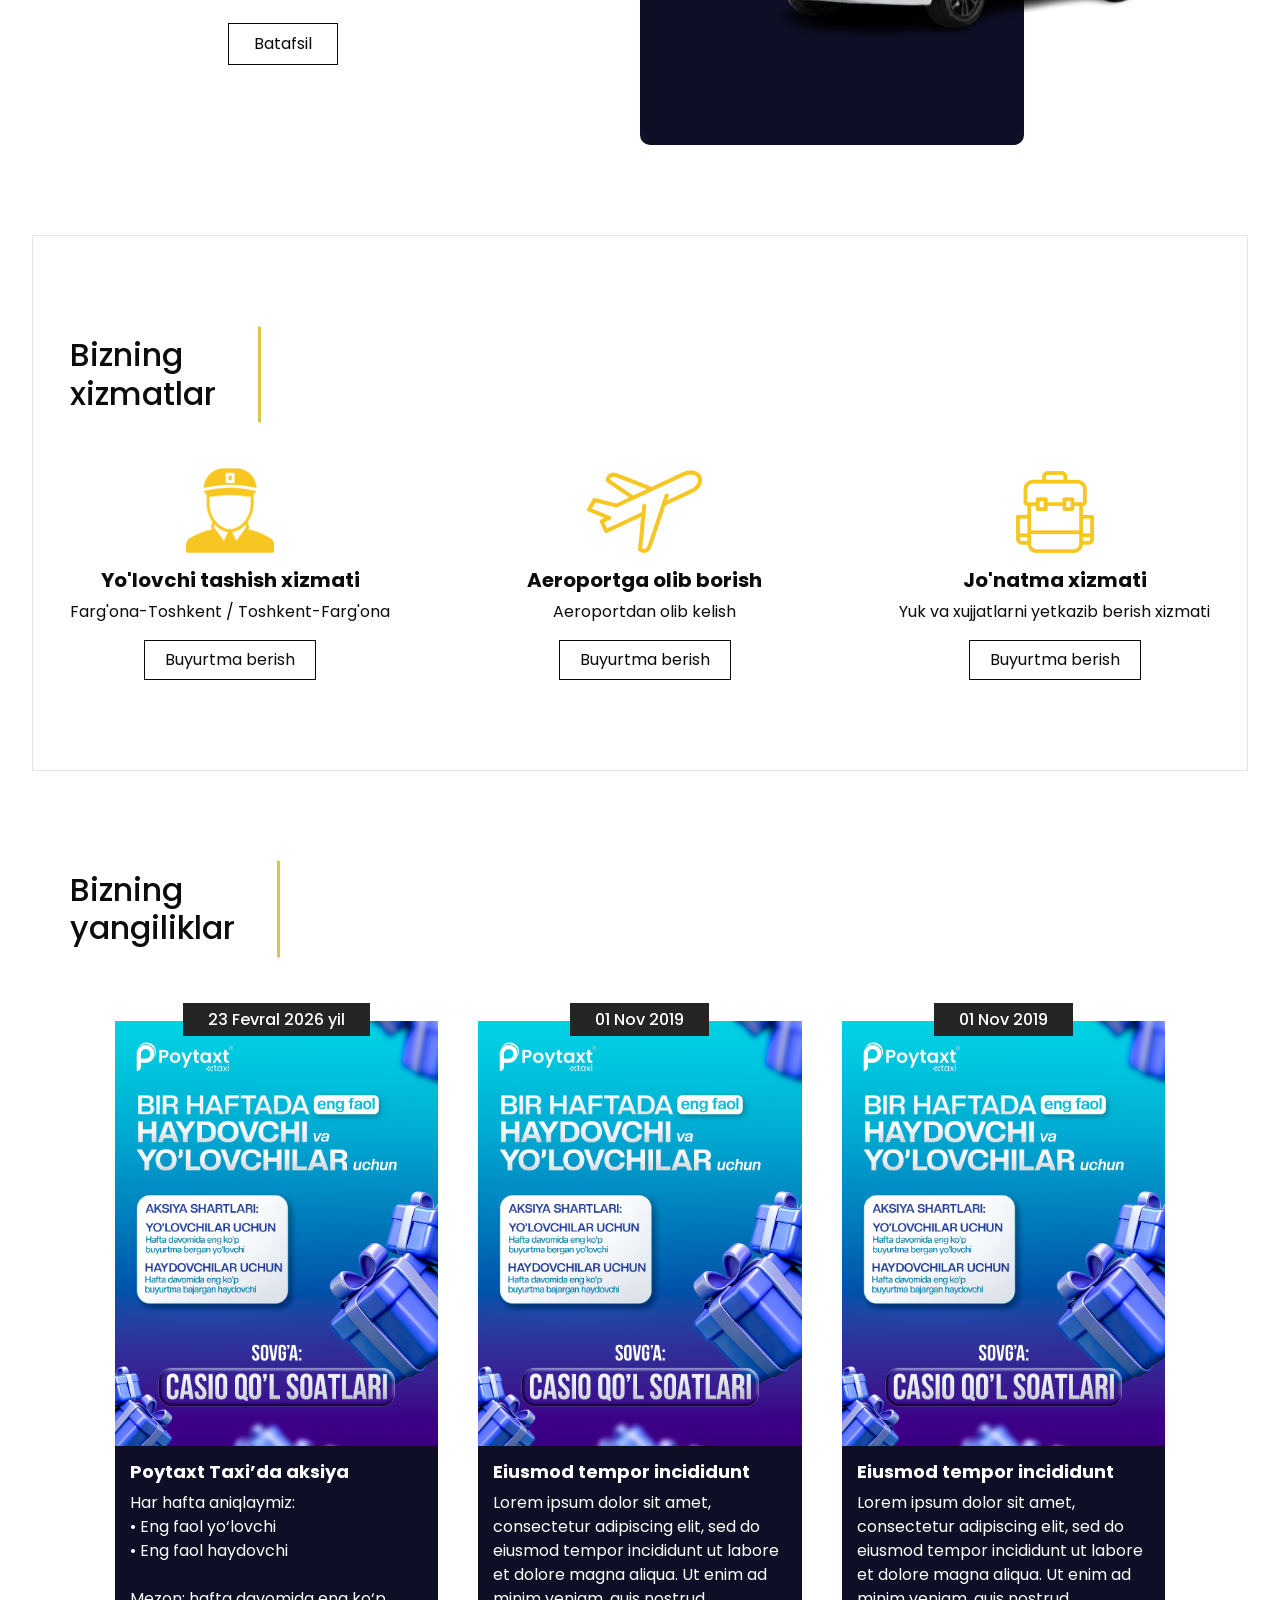
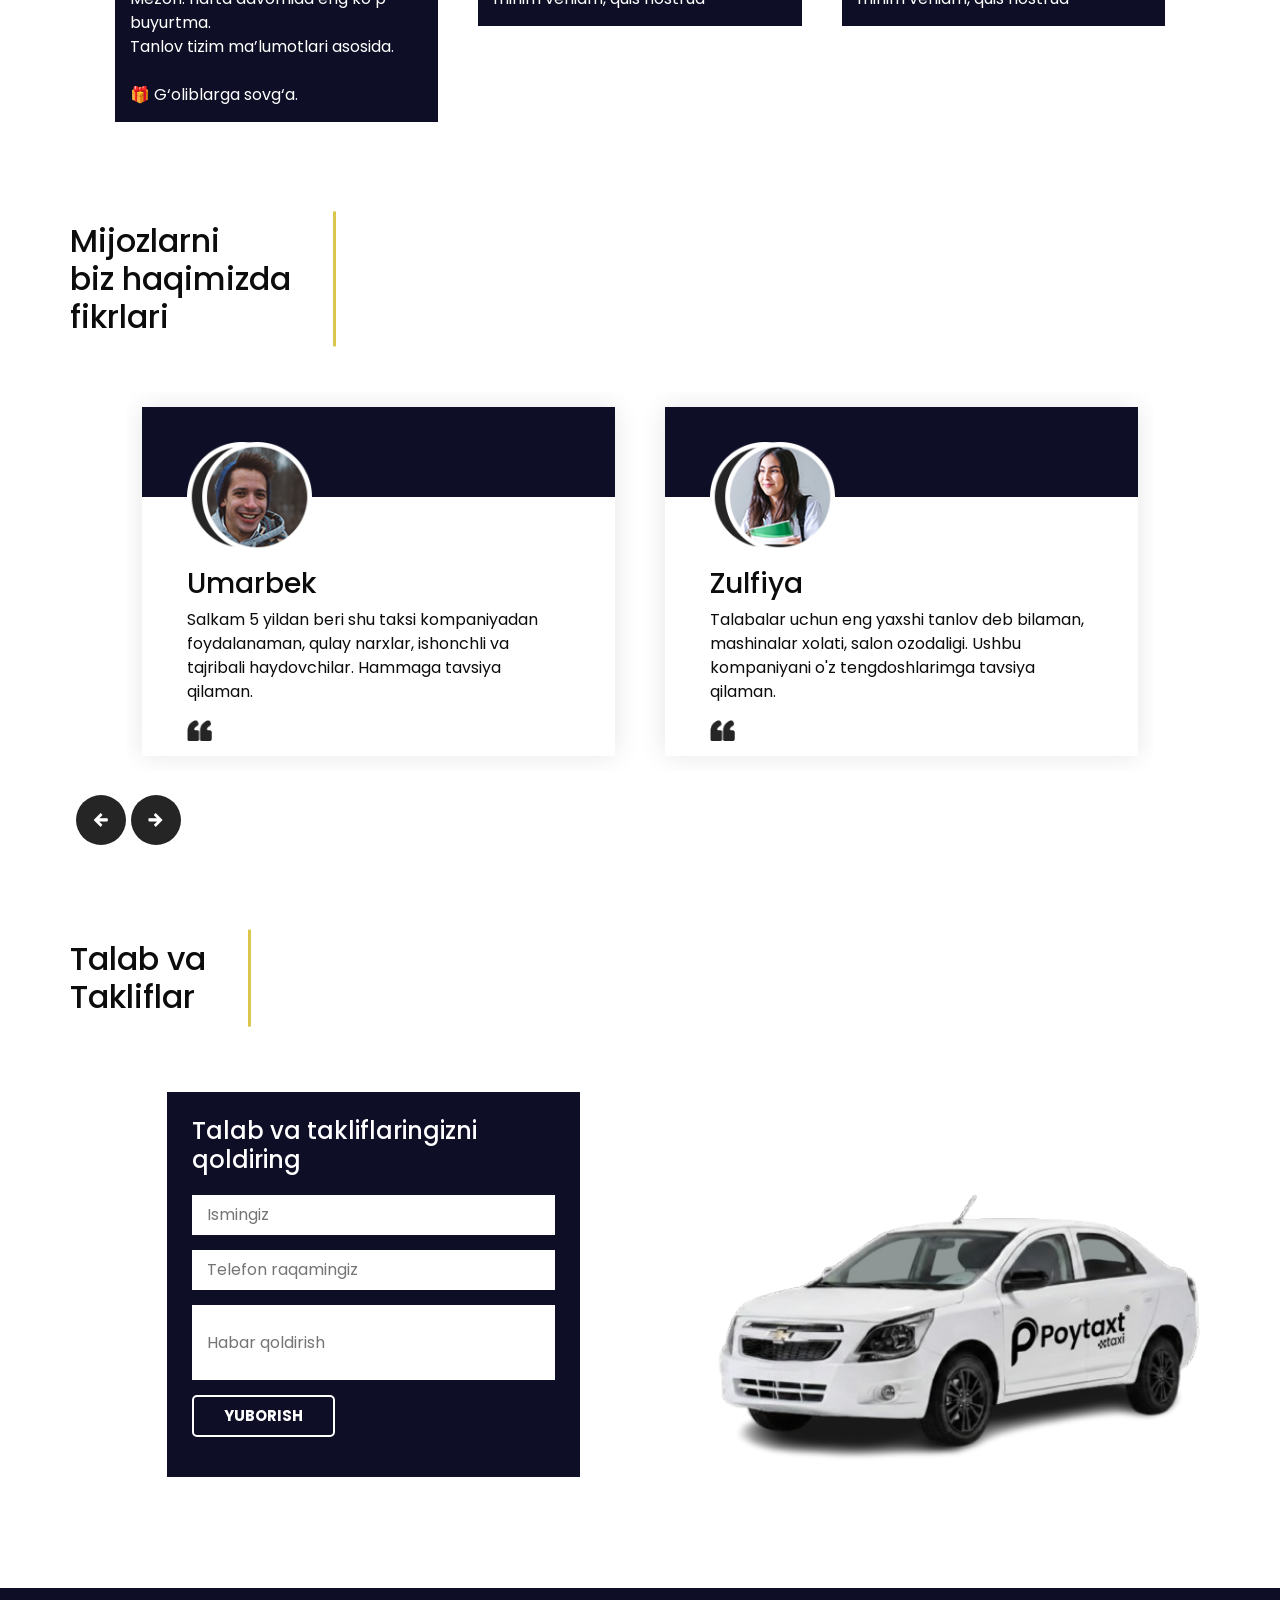
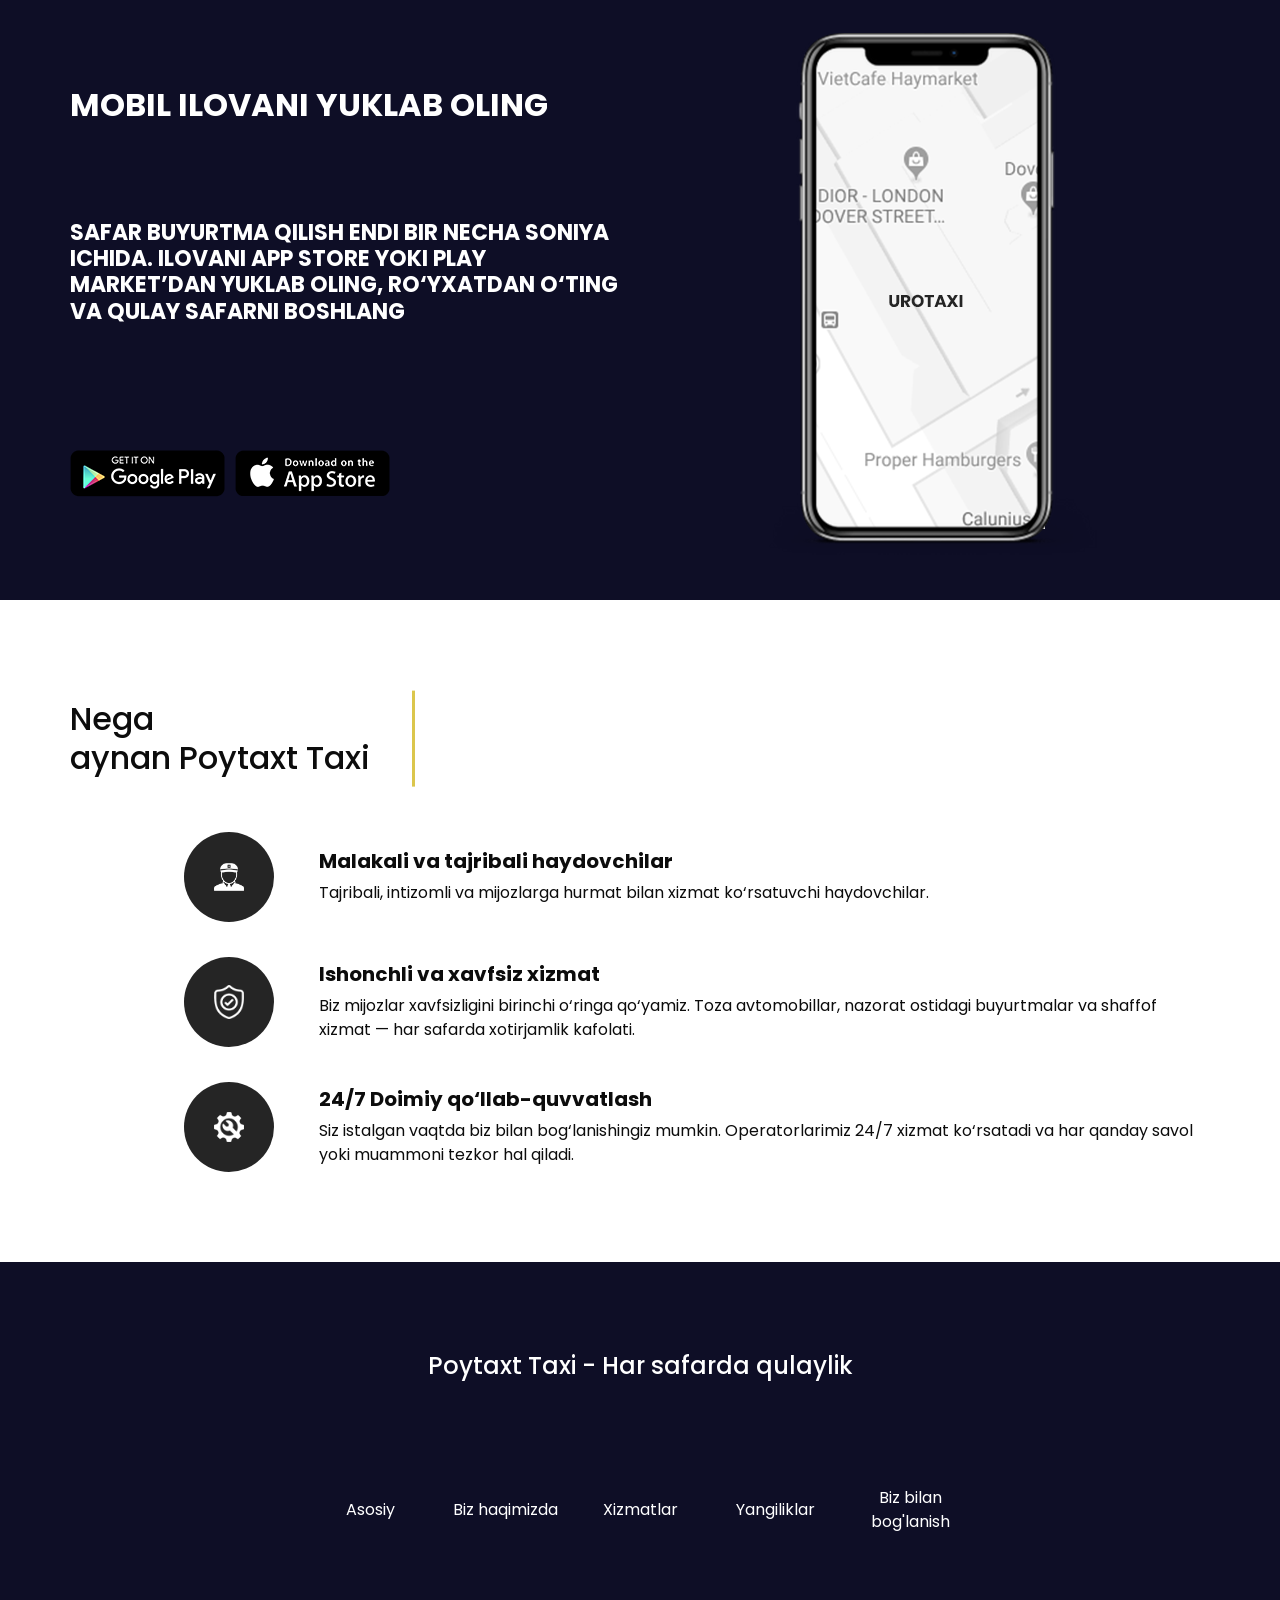
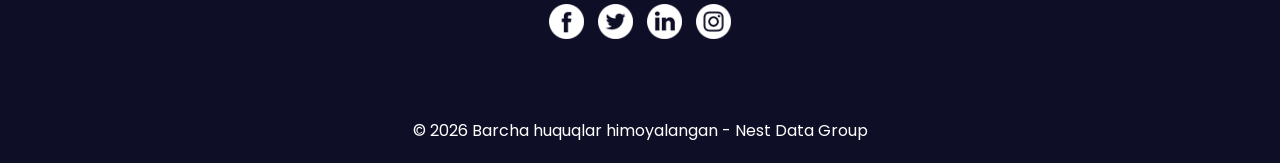
==== commit f4f6010e: "test" ====
--- a/index.html
+++ b/index.html
@@ -141,7 +141,7 @@
 
                 <!-- Viloyatlar -->
                 <select id="fromRegion">
-                  <option value="">Qayerdan (Viloyat)</option>
+                  <option value="">Qayerdan. (Viloyat)</option>
                   <option value="fargona">Farg'ona</option>
                   <option value="toshkent">Toshkent</option>
                 </select>
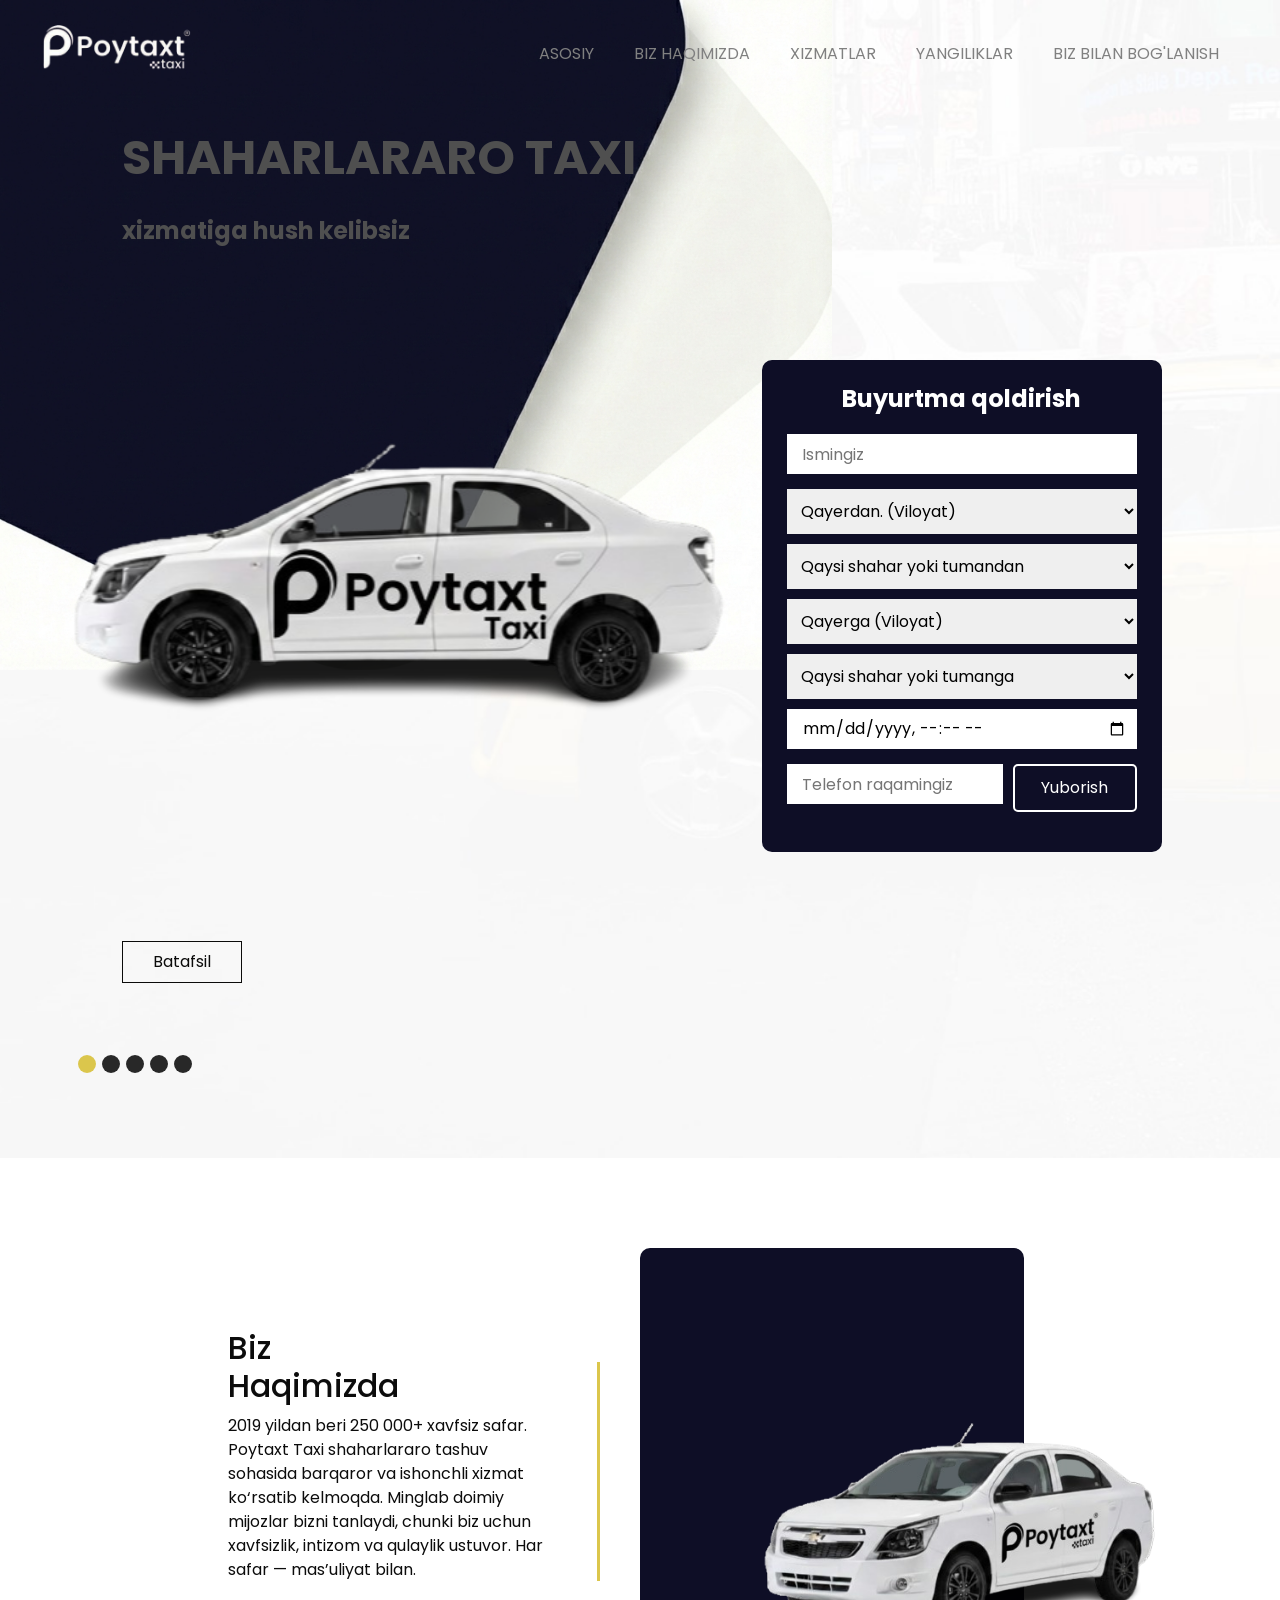
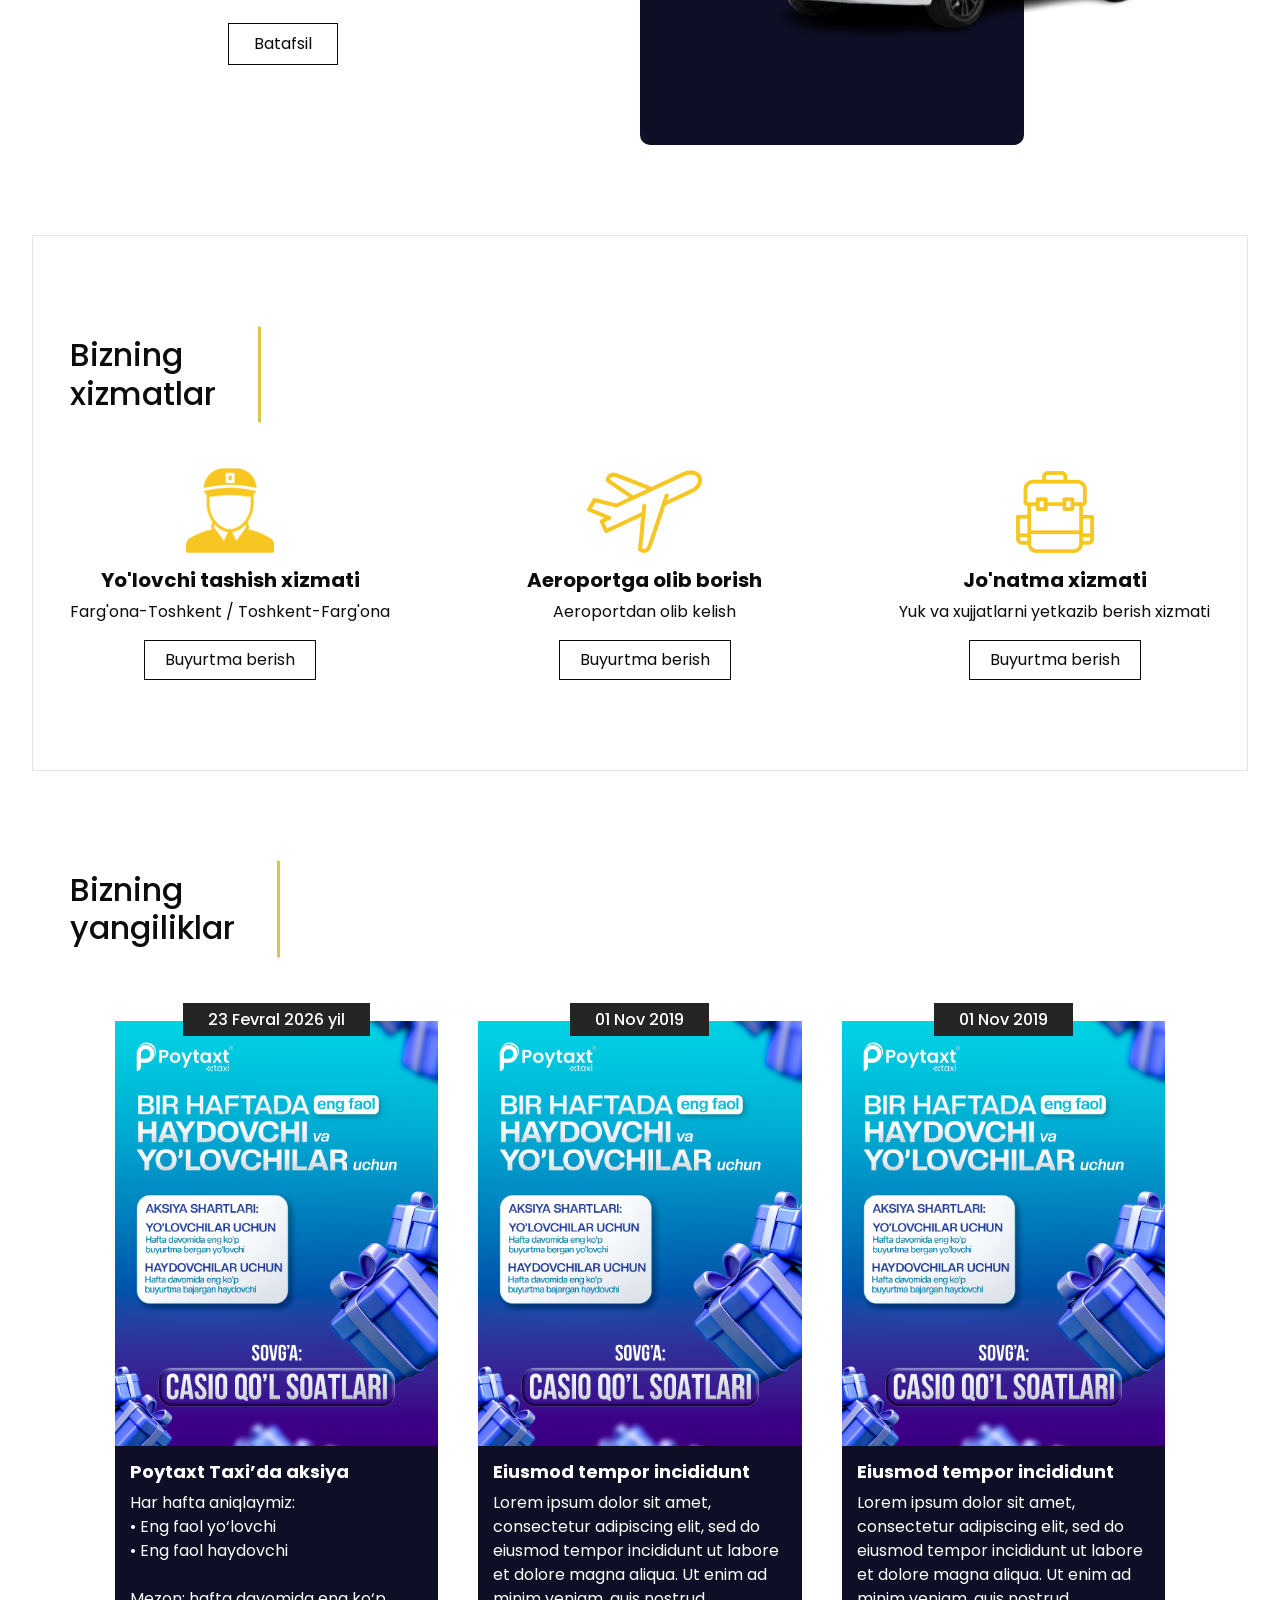
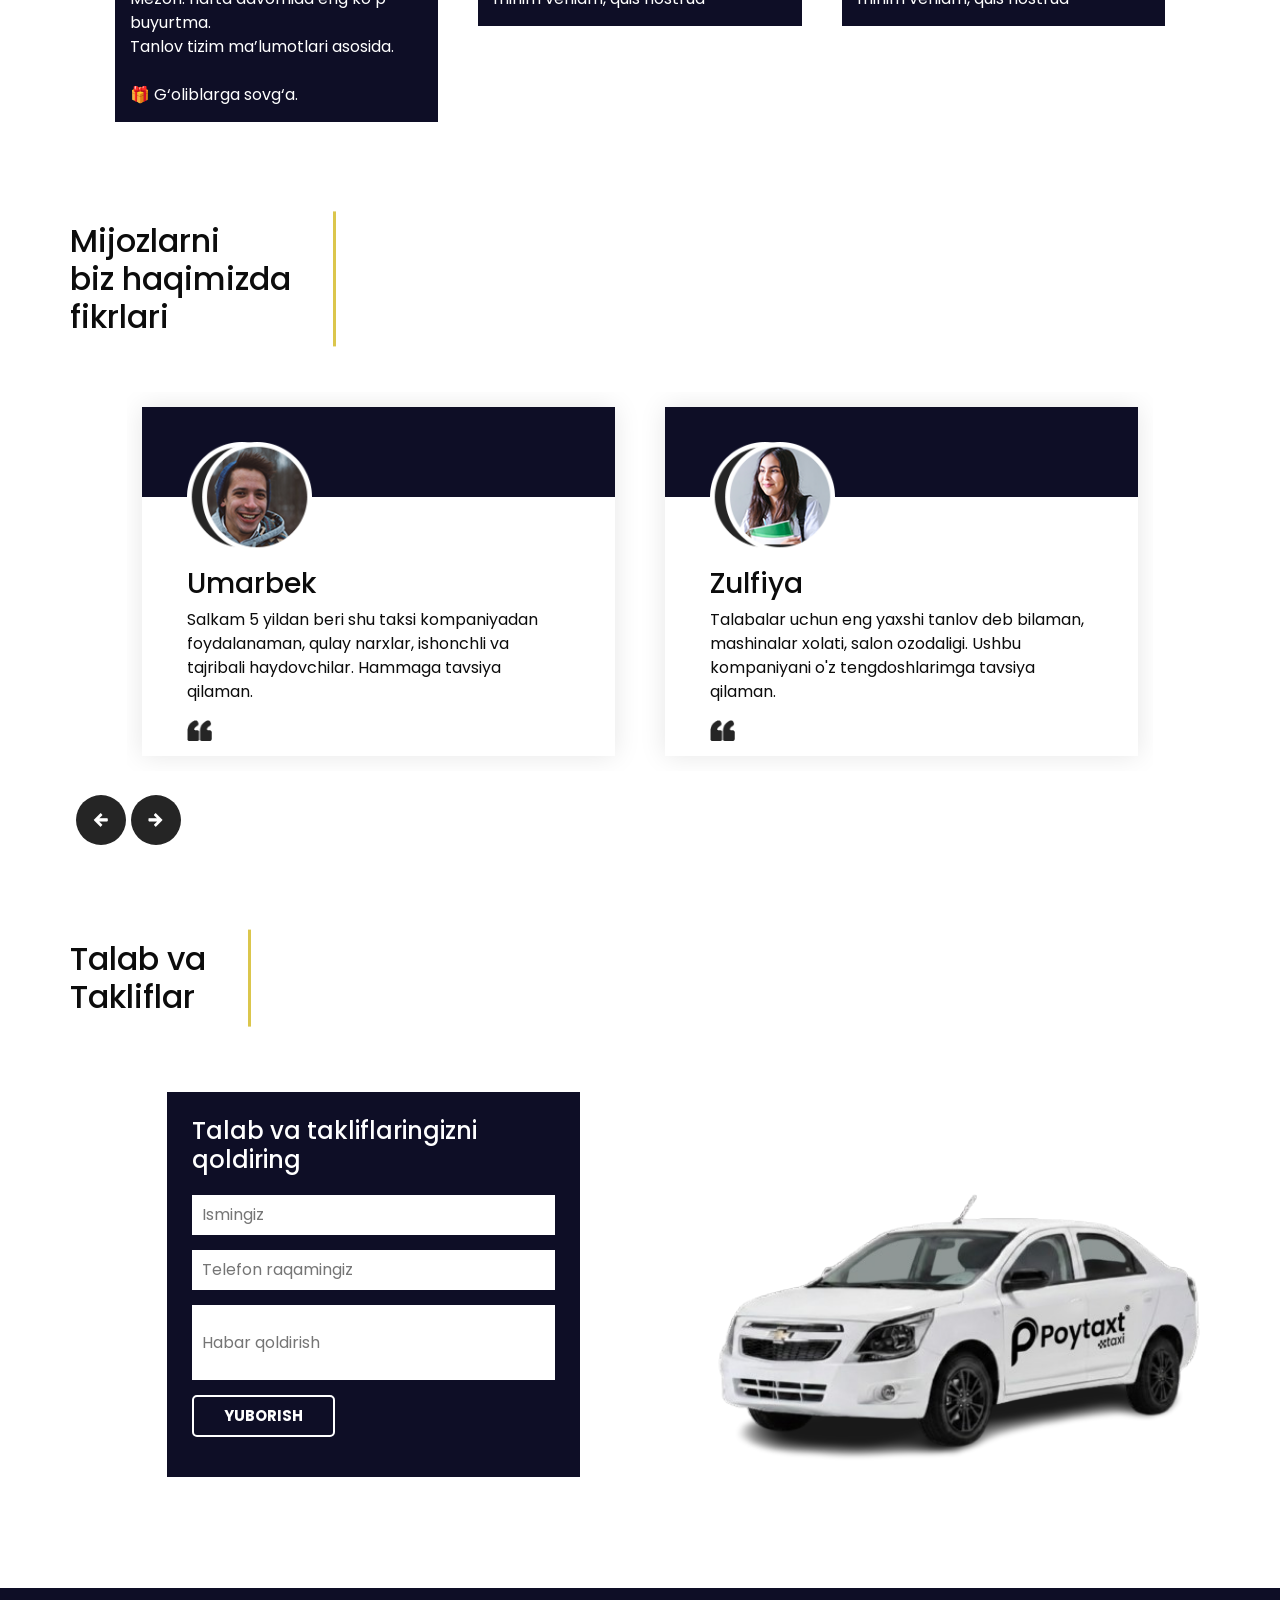
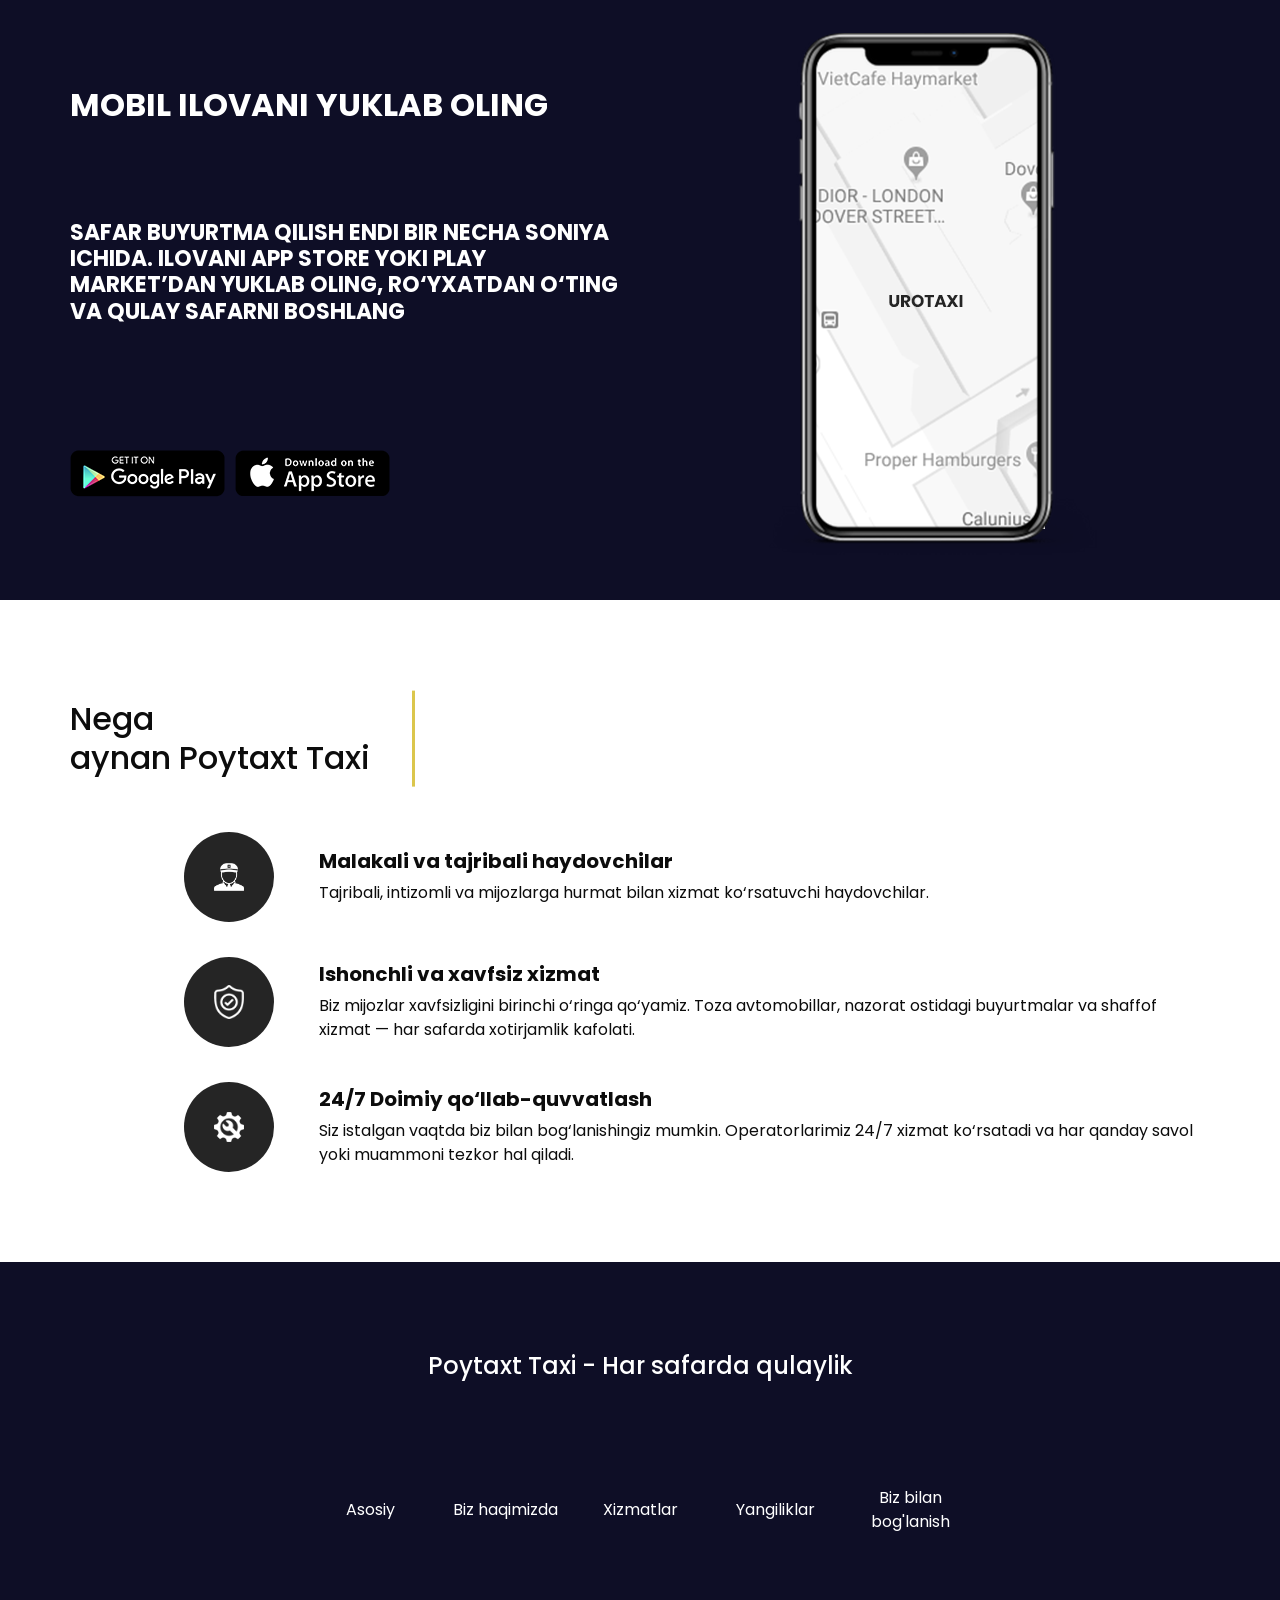
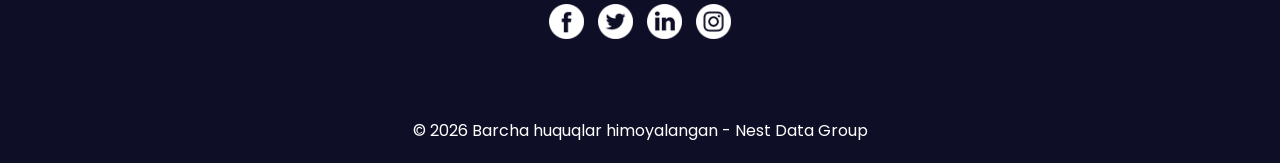
==== commit ae55dd83: "buyurtma tg bot+kanalga boglandi" ====
--- a/index.html
+++ b/index.html
@@ -719,6 +719,43 @@
     });
 
   </script>
+  <script>
+
+  const token = "8258043623:AAHouwaQTX3kbmQVaPTG6CocSxmYga5HYSY";
+  const chatId = "-1003777976859";
+
+  document.getElementById("bookingForm").addEventListener("submit", function(e){
+
+  e.preventDefault();
+
+  let name = document.getElementById("name").value;
+  let phone = document.getElementById("phone").value;
+  let time = document.getElementById("time").value;
+
+  let message =
+  "🚕 Yangi buyurtma!\n\n" +
+  "👤 Ism: " + name + "\n" +
+  "📞 Telefon: " + phone + "\n" +
+  "🕒 Vaqt: " + time;
+
+  let url = `https://api.telegram.org/bot${token}/sendMessage`;
+
+  fetch(url,{
+  method:"POST",
+  headers:{
+  "Content-Type":"application/json"
+  },
+  body:JSON.stringify({
+  chat_id:chatId,
+  text:message
+  })
+  });
+
+  alert("Buyurtma yuborildi!");
+
+  });
+
+  </script>   
 </body>
 
 </html>
--- a/css/style.css
+++ b/css/style.css
@@ -680,9 +680,25 @@
 	border: none;
 	outline: none;
 	margin-bottom: 15px;
-	padding-left: 15px;
-}
-
+	padding-left: 10px;
+}
+/* Bu kod date time inputni sozlaydi*/
+.time-input{  
+  width:100%;
+  padding:10px;
+  font-size:16px;
+  border-radius:8px;
+  border:1px solid #ccc;
+  box-sizing:border-box;
+}
+@media (max-width:600px){
+
+.time-input{
+  font-size:14px;
+  padding:8px;
+}
+
+}
 .contact_section .contact_form form input.message_input {
 	height: 75px;
 }
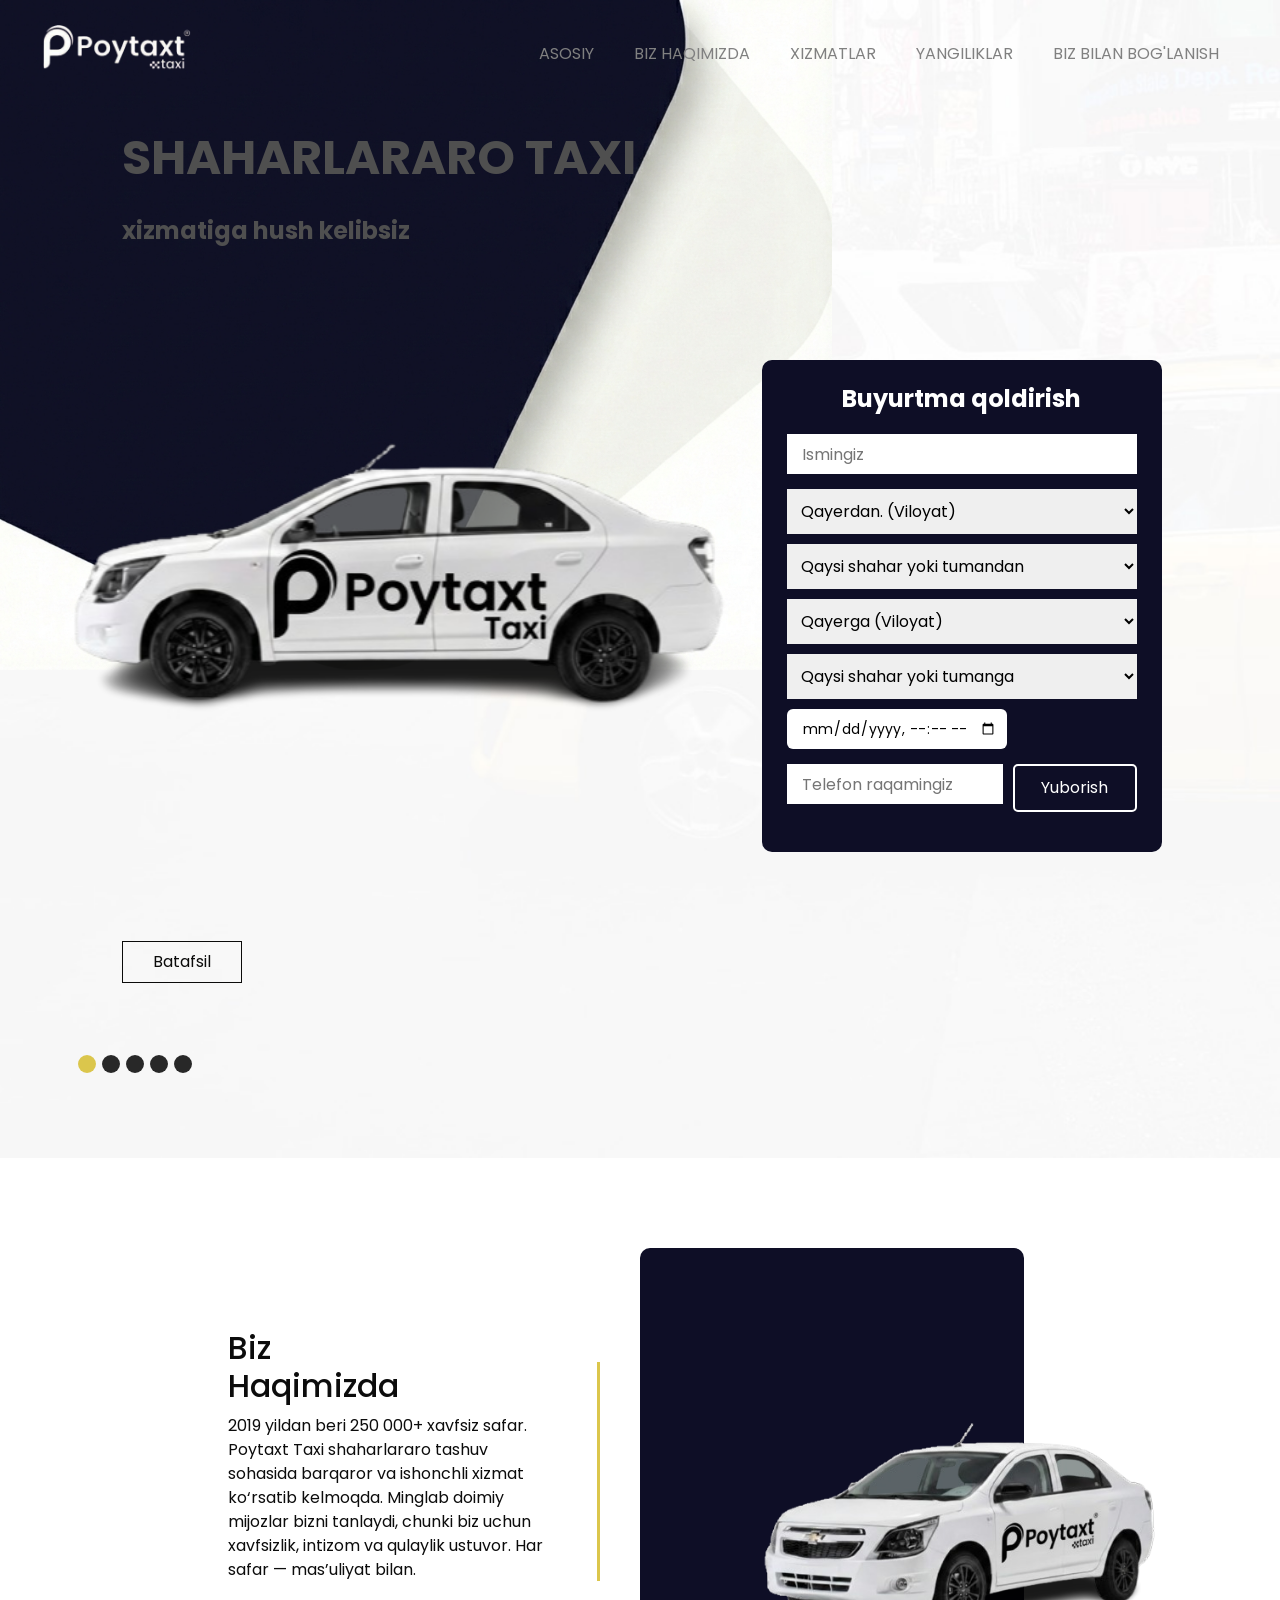
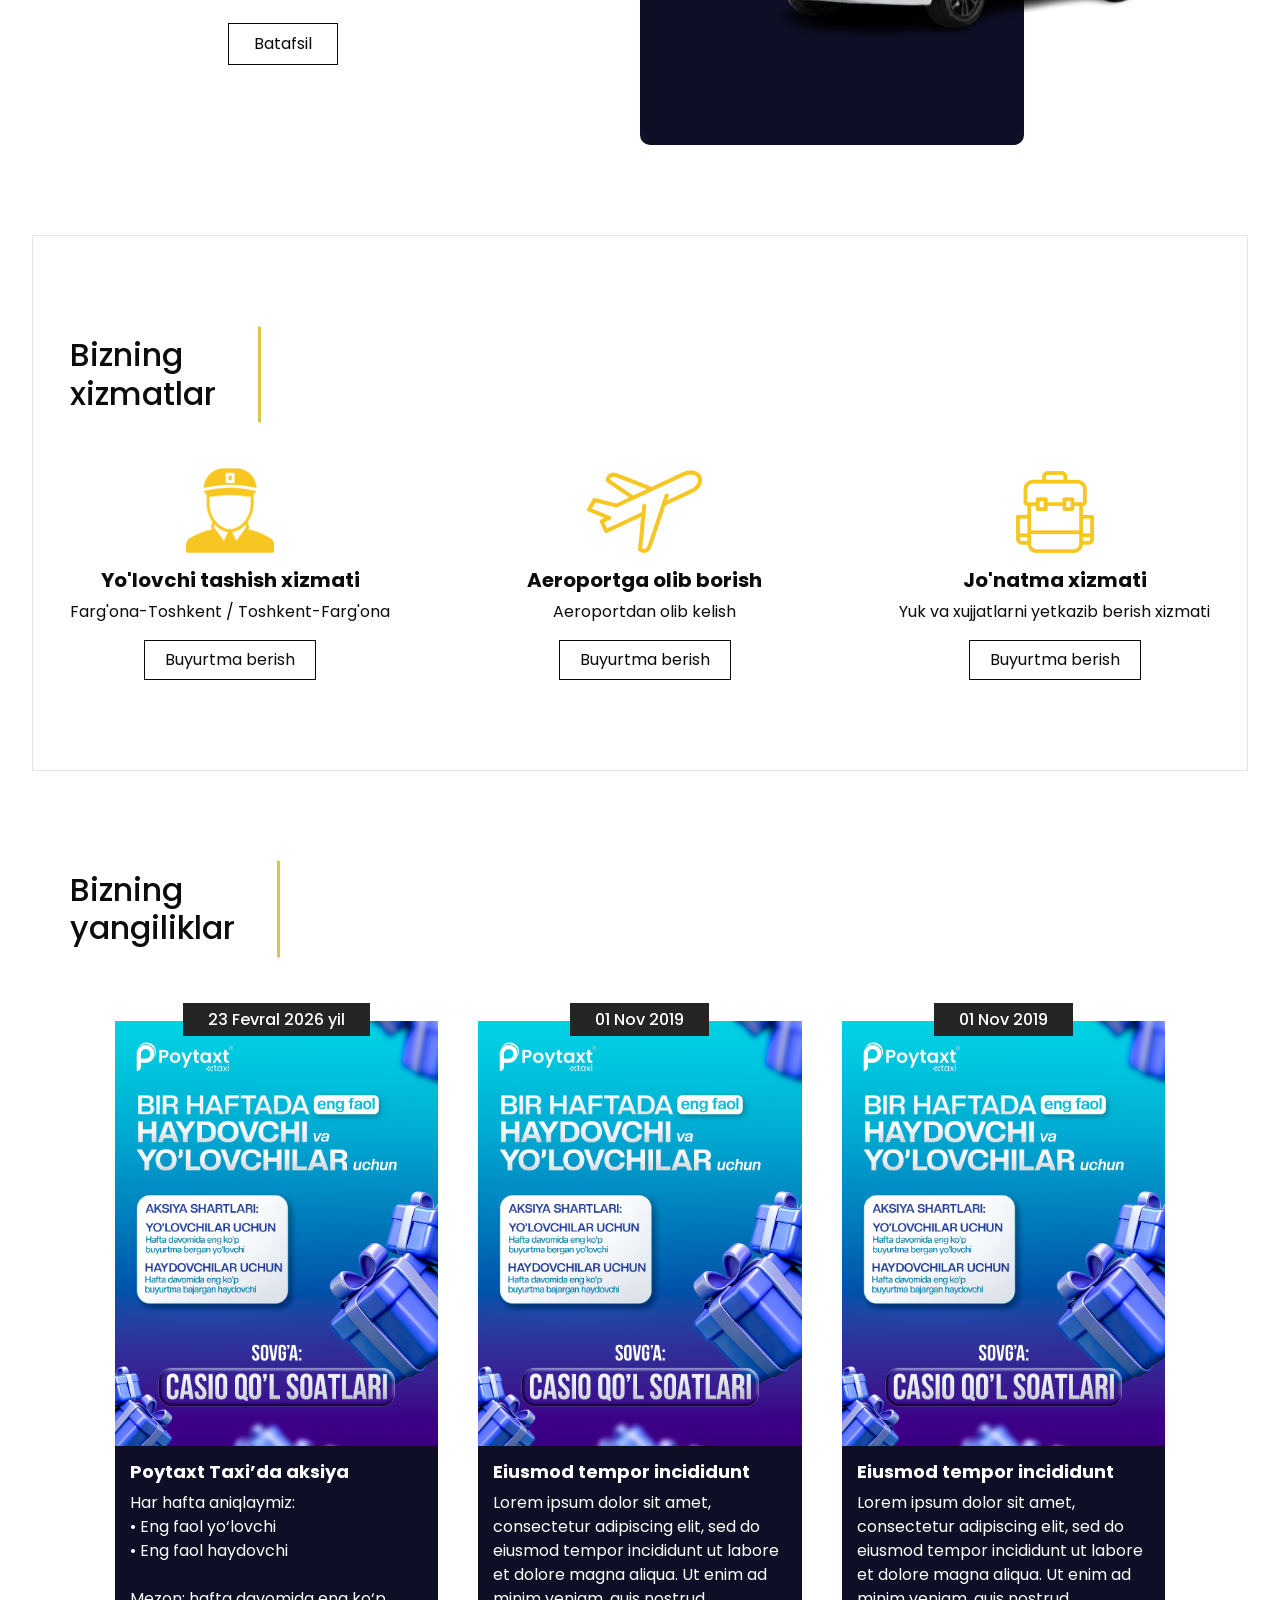
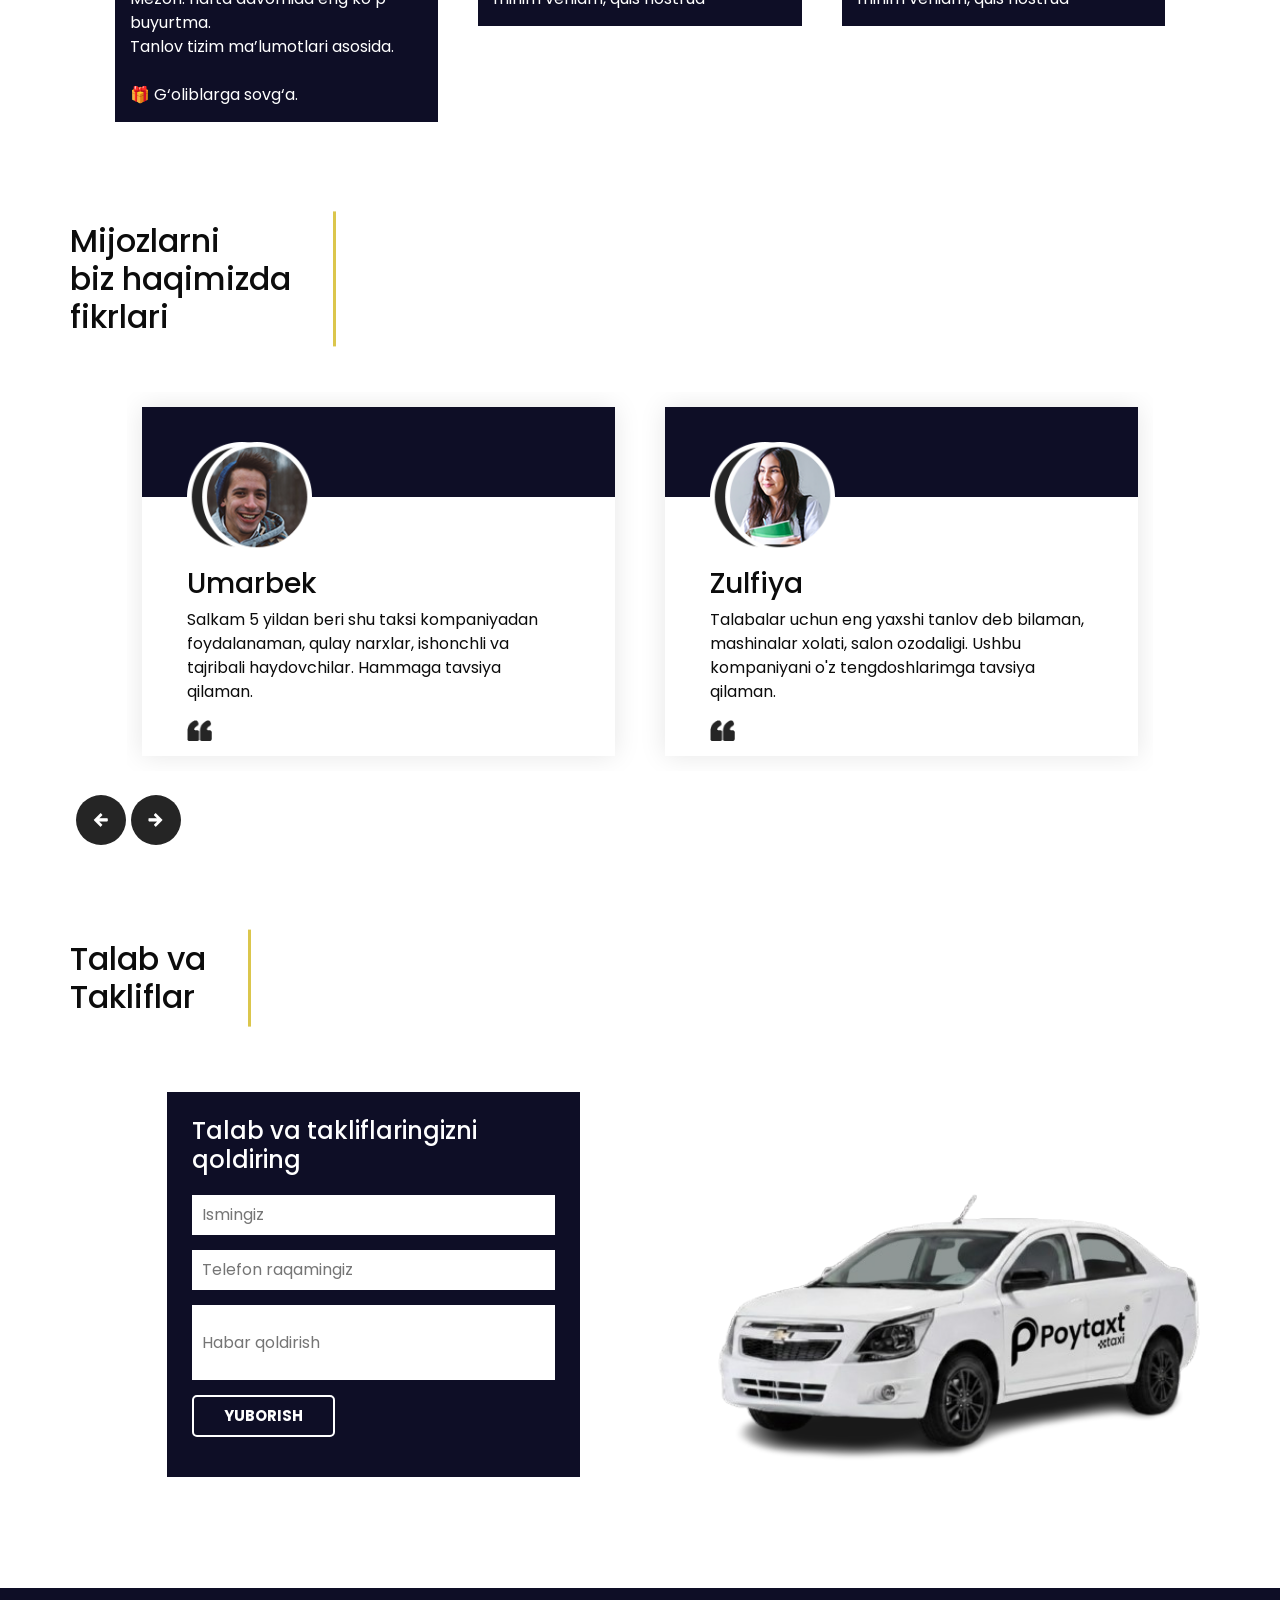
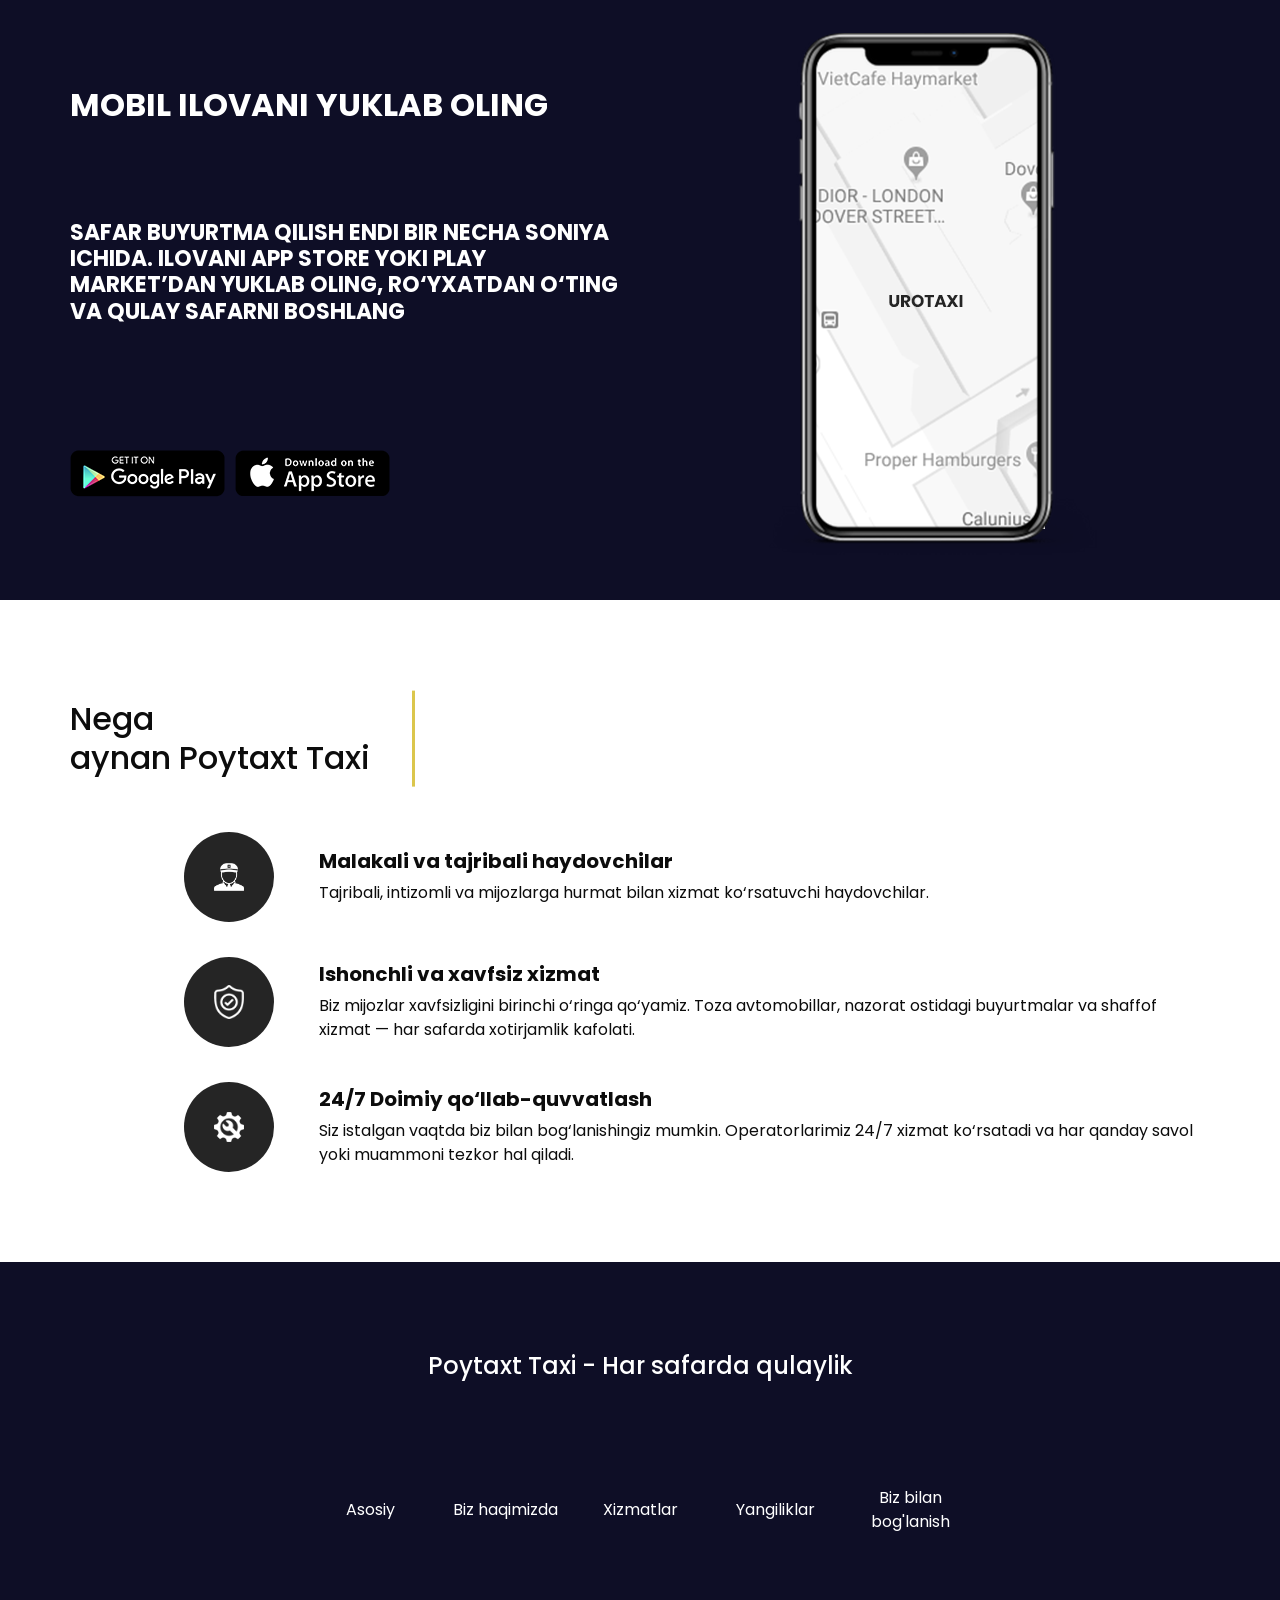
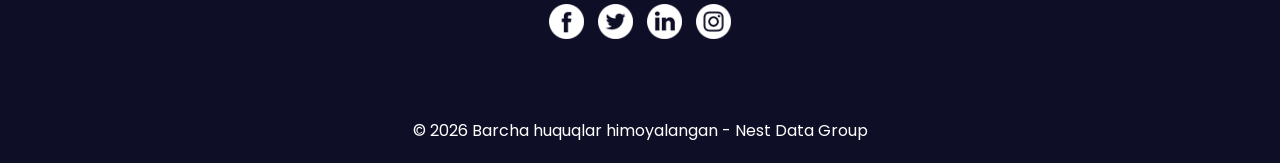
==== commit 77aad7ca: "date time again update for phone version" ====
--- a/index.html
+++ b/index.html
@@ -135,9 +135,9 @@
             <div class="slider_form">
               <h4>Buyurtma qoldirish</h4>
 
-              <form action="">
-
-                <input type="text" placeholder="Ismingiz">
+              <form id="bookingForm">
+
+                <input type="text" id="name" placeholder="Ismingiz">
 
                 <!-- Viloyatlar -->
                 <select id="fromRegion">
@@ -150,7 +150,6 @@
                   <option value="">Qaysi shahar yoki tumandan</option>
                 </select>
 
-
                 <select id="toRegion">
                   <option value="">Qayerga (Viloyat)</option>
                   <option value="fargona">Farg'ona</option>
@@ -162,11 +161,13 @@
                 </select>
 
                 <!-- Safar vaqti -->
-                <input type="datetime-local">
+                <div class="time-wrapper">
+                  <input type="datetime-local" class="time-input">
+                </div>
 
                 <div class="btm_input">
-                  <input type="tel" placeholder="Telefon raqamingiz">
-                  <button>Yuborish</button>
+                  <input type="tel" id="phone" placeholder="Telefon raqamingiz">
+                  <button type="submit">Yuborish</button>
                 </div>
 
               </form>
@@ -428,14 +429,18 @@
       <div class="row">
         <div class="col-md-5  offset-md-1">
           <div class="contact_form">
-            <h4>
-              Talab va takliflaringizni qoldiring
-            </h4>
-            <form action="">
-              <input type="text" placeholder="Ismingiz">
-              <input type="text" placeholder="Telefon raqamingiz">
-              <input type="text" placeholder="Habar qoldirish" class="message_input">
-              <button>Yuborish</button>
+            <h4>Talab va takliflaringizni qoldiring</h4>
+
+            <form id="feedbackForm">
+
+              <input type="text" id="f_name" placeholder="Ismingiz">
+
+              <input type="text" id="f_phone" placeholder="Telefon raqamingiz">
+
+              <input type="text" id="f_message" placeholder="Habar qoldirish" class="message_input">
+
+              <button type="submit">Yuborish</button>
+
             </form>
           </div>
         </div>
@@ -752,10 +757,52 @@
   });
 
   alert("Buyurtma yuborildi!");
+  document.getElementById("bookingForm").reset();
 
   });
 
   </script>   
+
+  <script>
+
+  const token2 = "8258043623:AAHouwaQTX3kbmQVaPTG6CocSxmYga5HYSY";
+  const chatId2 = "-1003777976859";
+
+  document.getElementById("feedbackForm").addEventListener("submit", function(e){
+
+  e.preventDefault();
+
+  let name = document.getElementById("f_name").value;
+  let phone = document.getElementById("f_phone").value;
+  let messageText = document.getElementById("f_message").value;
+
+  let message =
+  "💬 Yangi taklif yoki talab\n\n" +
+  "👤 Ism: " + name + "\n" +
+  "📞 Telefon: " + phone + "\n" +
+  "✉️ Habar: " + messageText;
+
+  let url = `https://api.telegram.org/bot${token2}/sendMessage`;
+
+  fetch(url,{
+  method:"POST",
+  headers:{
+  "Content-Type":"application/json"
+  },
+  body:JSON.stringify({
+  chat_id:chatId2,
+  text:message
+  })
+  });
+
+  alert("Xabaringiz yuborildi!");
+
+  // formani tozalash
+  document.getElementById("feedbackForm").reset();
+
+  });
+
+  </script>
 </body>
 
 </html>
--- a/css/style.css
+++ b/css/style.css
@@ -683,22 +683,34 @@
 	padding-left: 10px;
 }
 /* Bu kod date time inputni sozlaydi*/
-.time-input{  
+.time-wrapper{
   width:100%;
-  padding:10px;
-  font-size:16px;
-  border-radius:8px;
+  max-width:220px;
+}
+
+.time-input{
+  width:100%;
+  padding:6px 8px;
+  font-size:14px;
+  border-radius:6px;
   border:1px solid #ccc;
   box-sizing:border-box;
 }
+
 @media (max-width:600px){
 
+.time-wrapper{
+  max-width:180px;
+}
+
 .time-input{
-  font-size:14px;
-  padding:8px;
-}
-
-}
+  font-size:13px;
+  padding:5px 6px;
+}
+
+}
+
+
 .contact_section .contact_form form input.message_input {
 	height: 75px;
 }
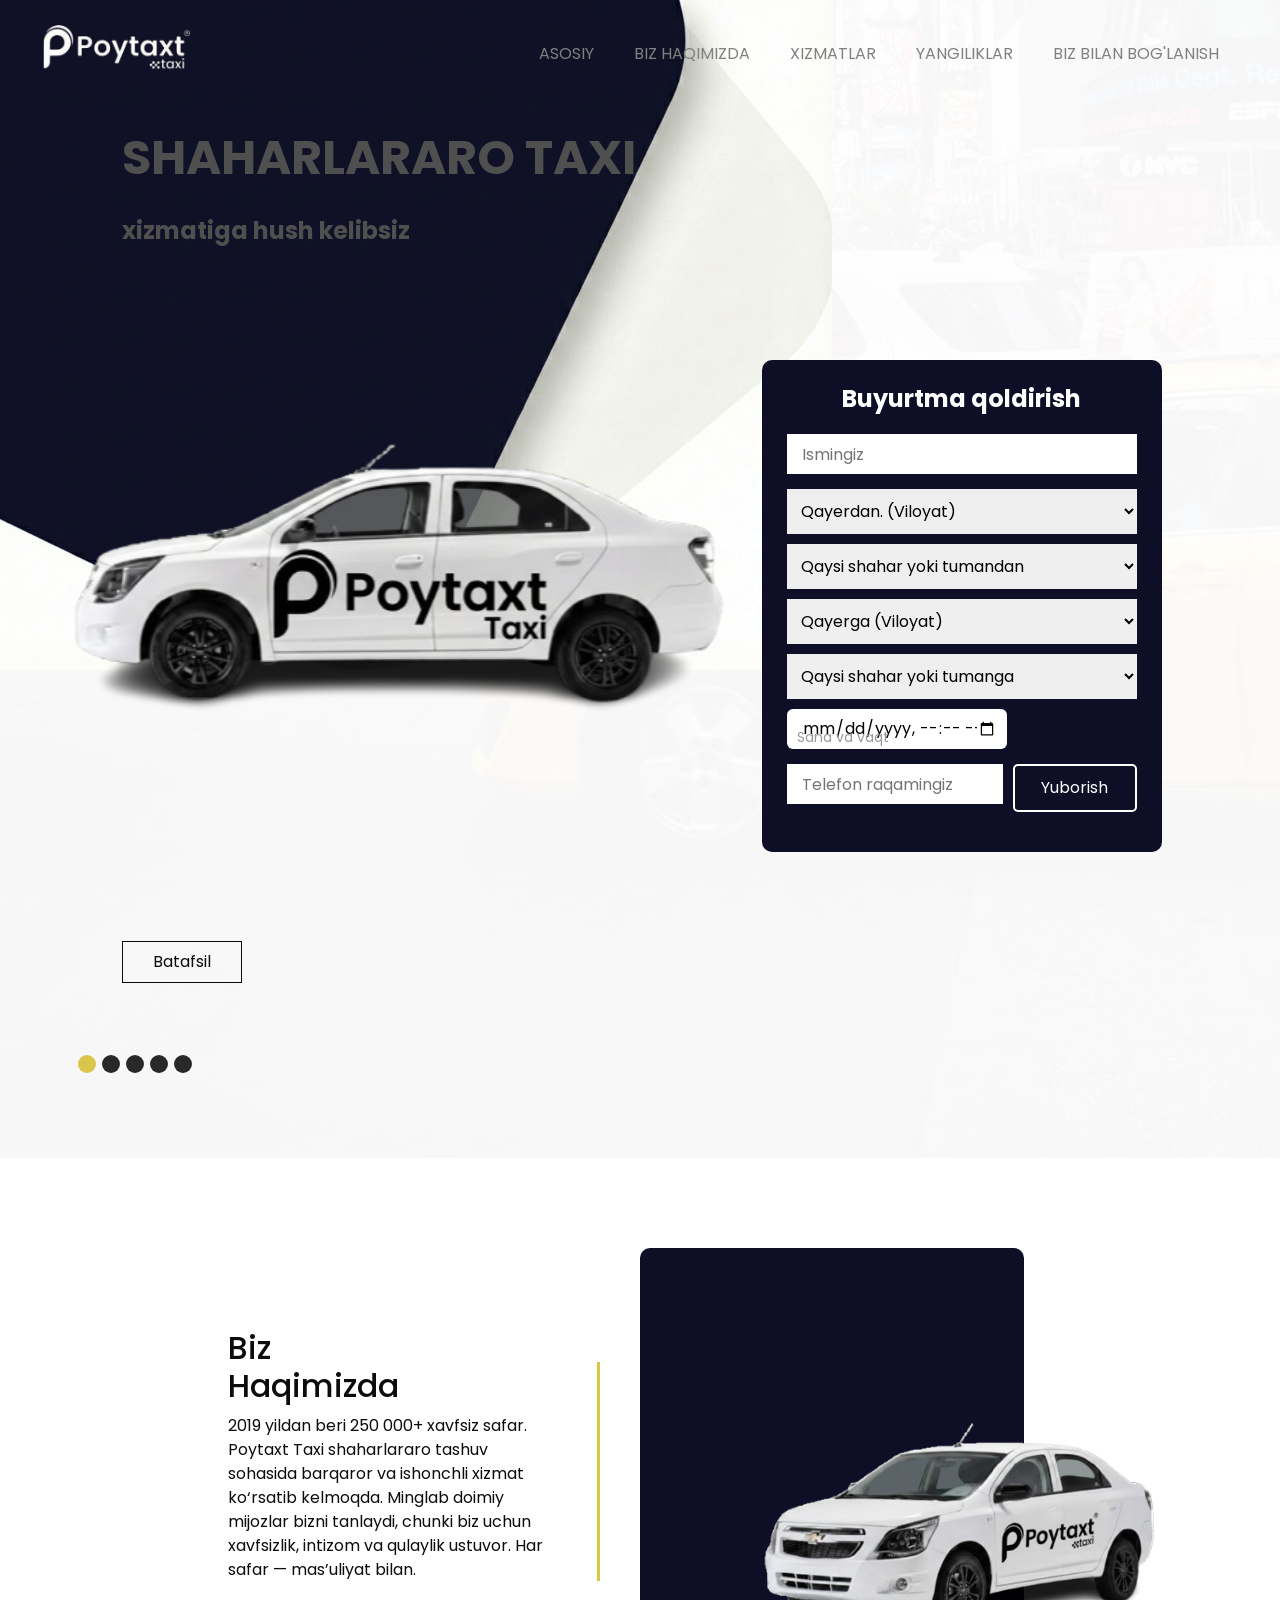
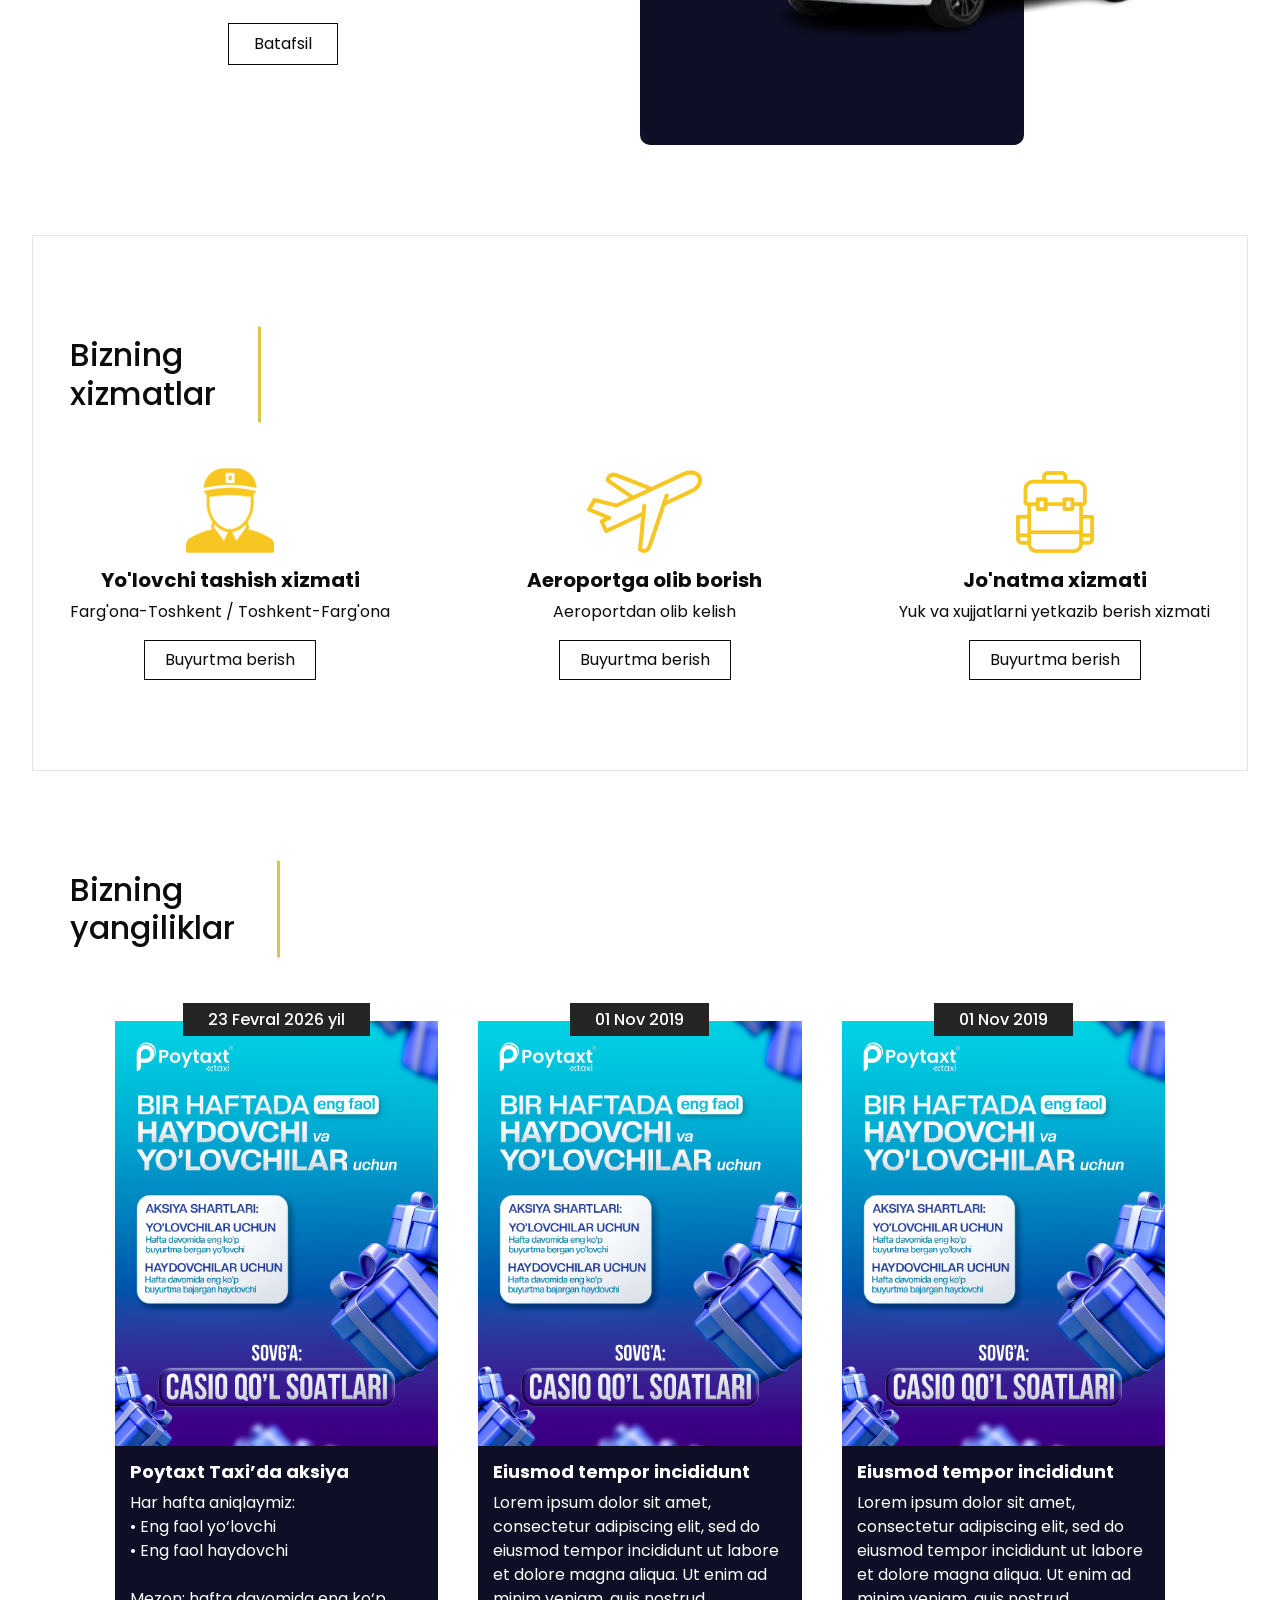
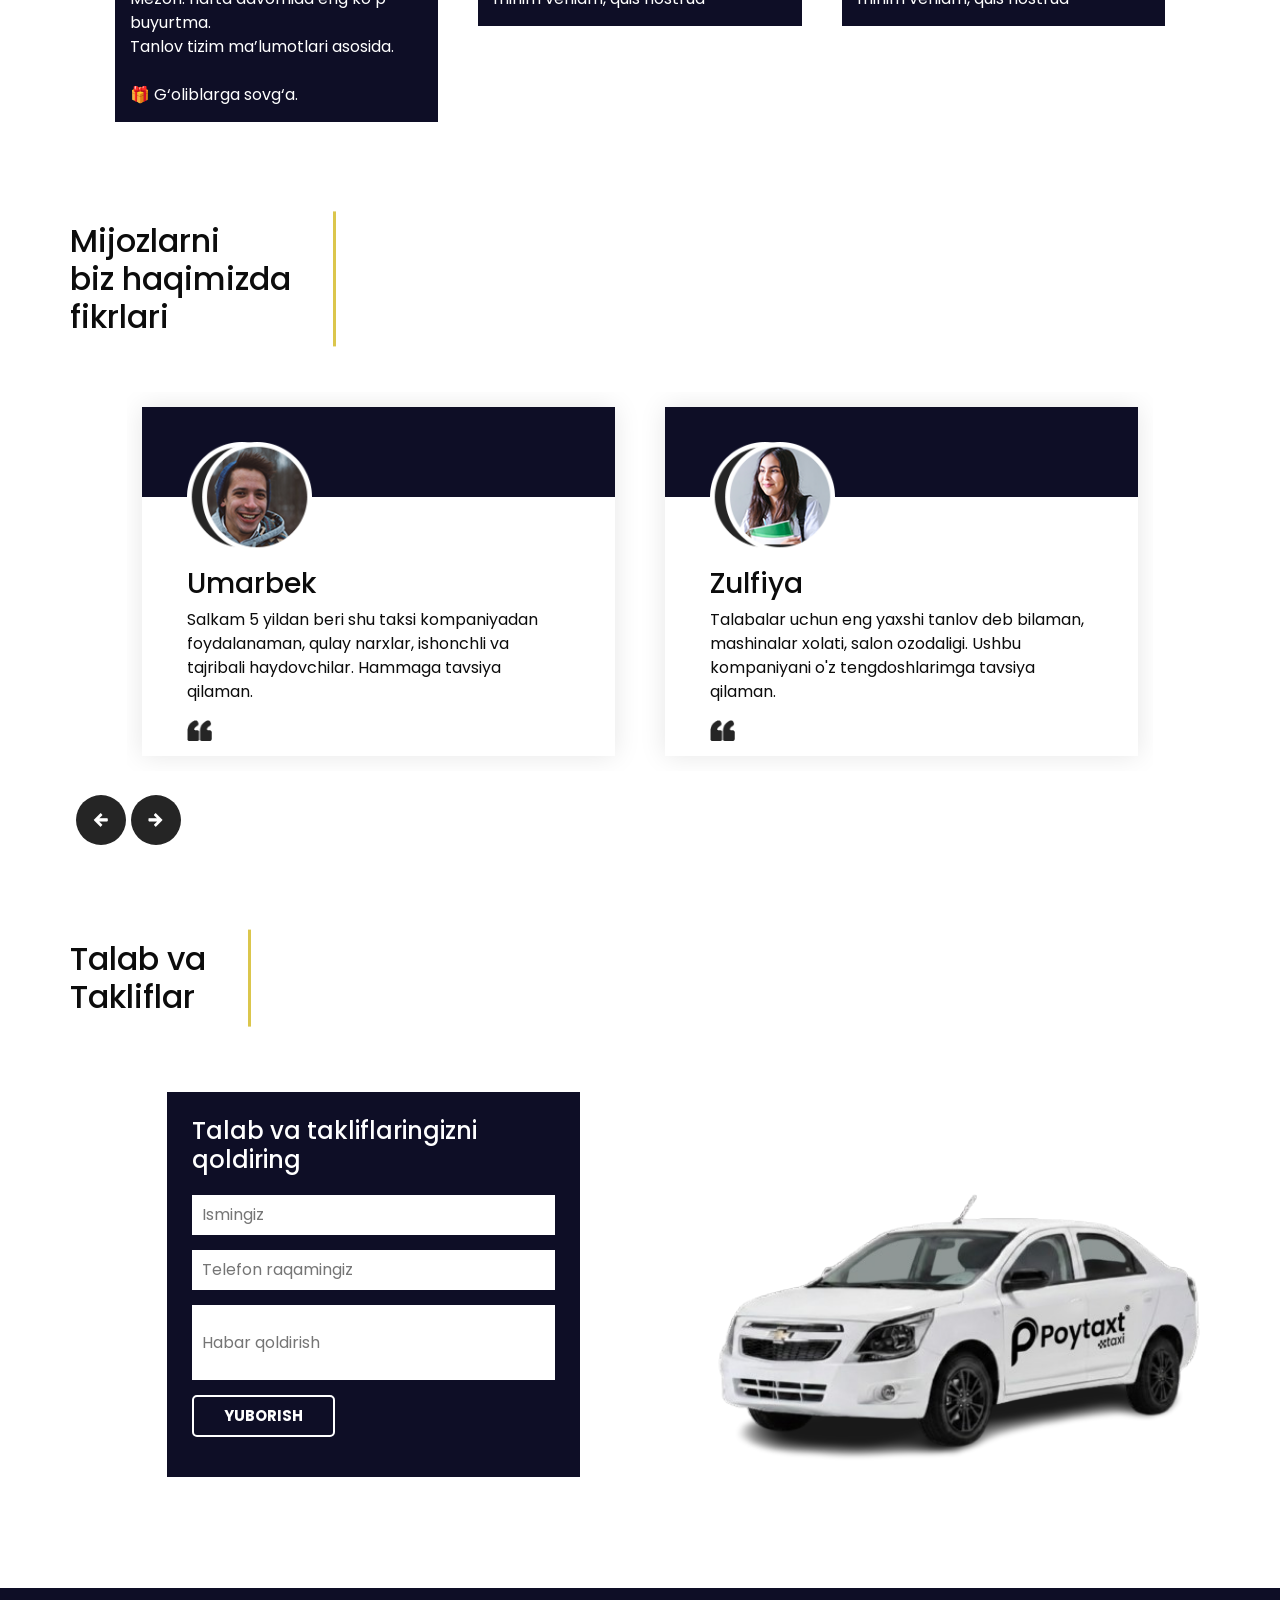
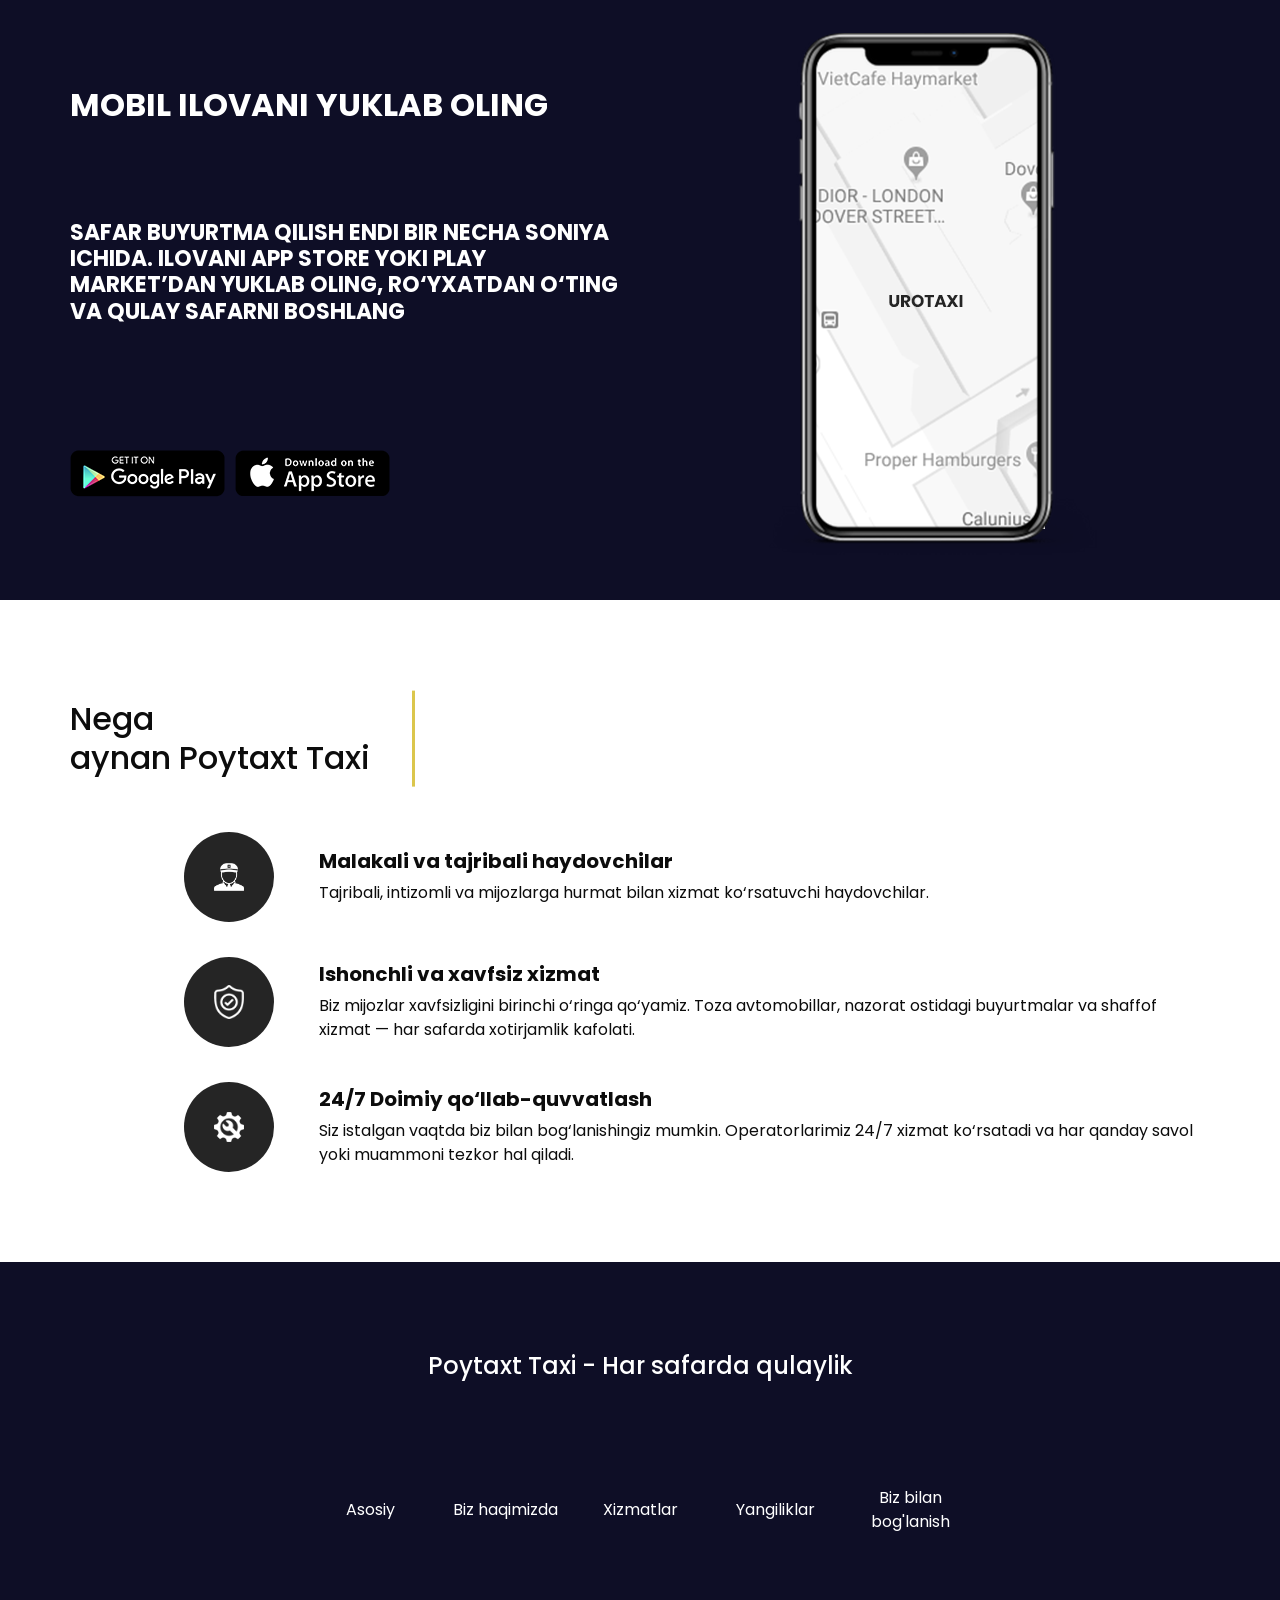
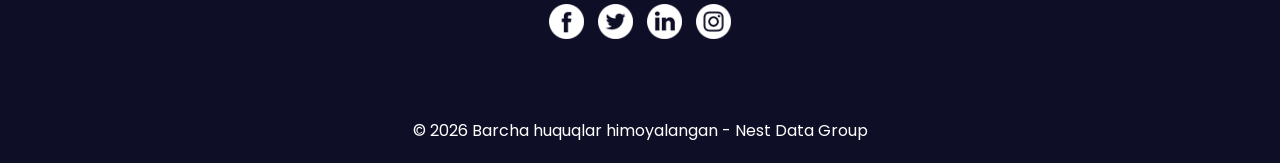
==== commit a7ddb29d: "Date time button ichi ozgardi" ====
--- a/index.html
+++ b/index.html
@@ -162,7 +162,8 @@
 
                 <!-- Safar vaqti -->
                 <div class="time-wrapper">
-                  <input type="datetime-local" class="time-input">
+                  <span class="time-placeholder">Sana va vaqt</span>
+                  <input type="datetime-local" class="time-input" id="time">
                 </div>
 
                 <div class="btm_input">
@@ -803,6 +804,20 @@
   });
 
   </script>
+  <script>
+  const timeInput = document.getElementById("time");
+  const placeholder = document.querySelector(".time-placeholder");
+
+  timeInput.addEventListener("focus", function(){
+    placeholder.style.display = "none";
+  });
+
+  timeInput.addEventListener("blur", function(){
+    if(!timeInput.value){
+      placeholder.style.display = "block";
+    }
+  });
+  </script>
 </body>
 
 </html>
--- a/css/style.css
+++ b/css/style.css
@@ -684,30 +684,26 @@
 }
 /* Bu kod date time inputni sozlaydi*/
 .time-wrapper{
-  width:100%;
+  position:relative;
   max-width:220px;
+}
+
+.time-placeholder{
+  position:absolute;
+  left:10px;
+  top:50%;
+  transform:translateY(-50%);
+  color:#999;
+  font-size:14px;
+  pointer-events:none;
 }
 
 .time-input{
   width:100%;
-  padding:6px 8px;
-  font-size:14px;
+  padding:8px;
   border-radius:6px;
   border:1px solid #ccc;
   box-sizing:border-box;
-}
-
-@media (max-width:600px){
-
-.time-wrapper{
-  max-width:180px;
-}
-
-.time-input{
-  font-size:13px;
-  padding:5px 6px;
-}
-
 }
 
 
